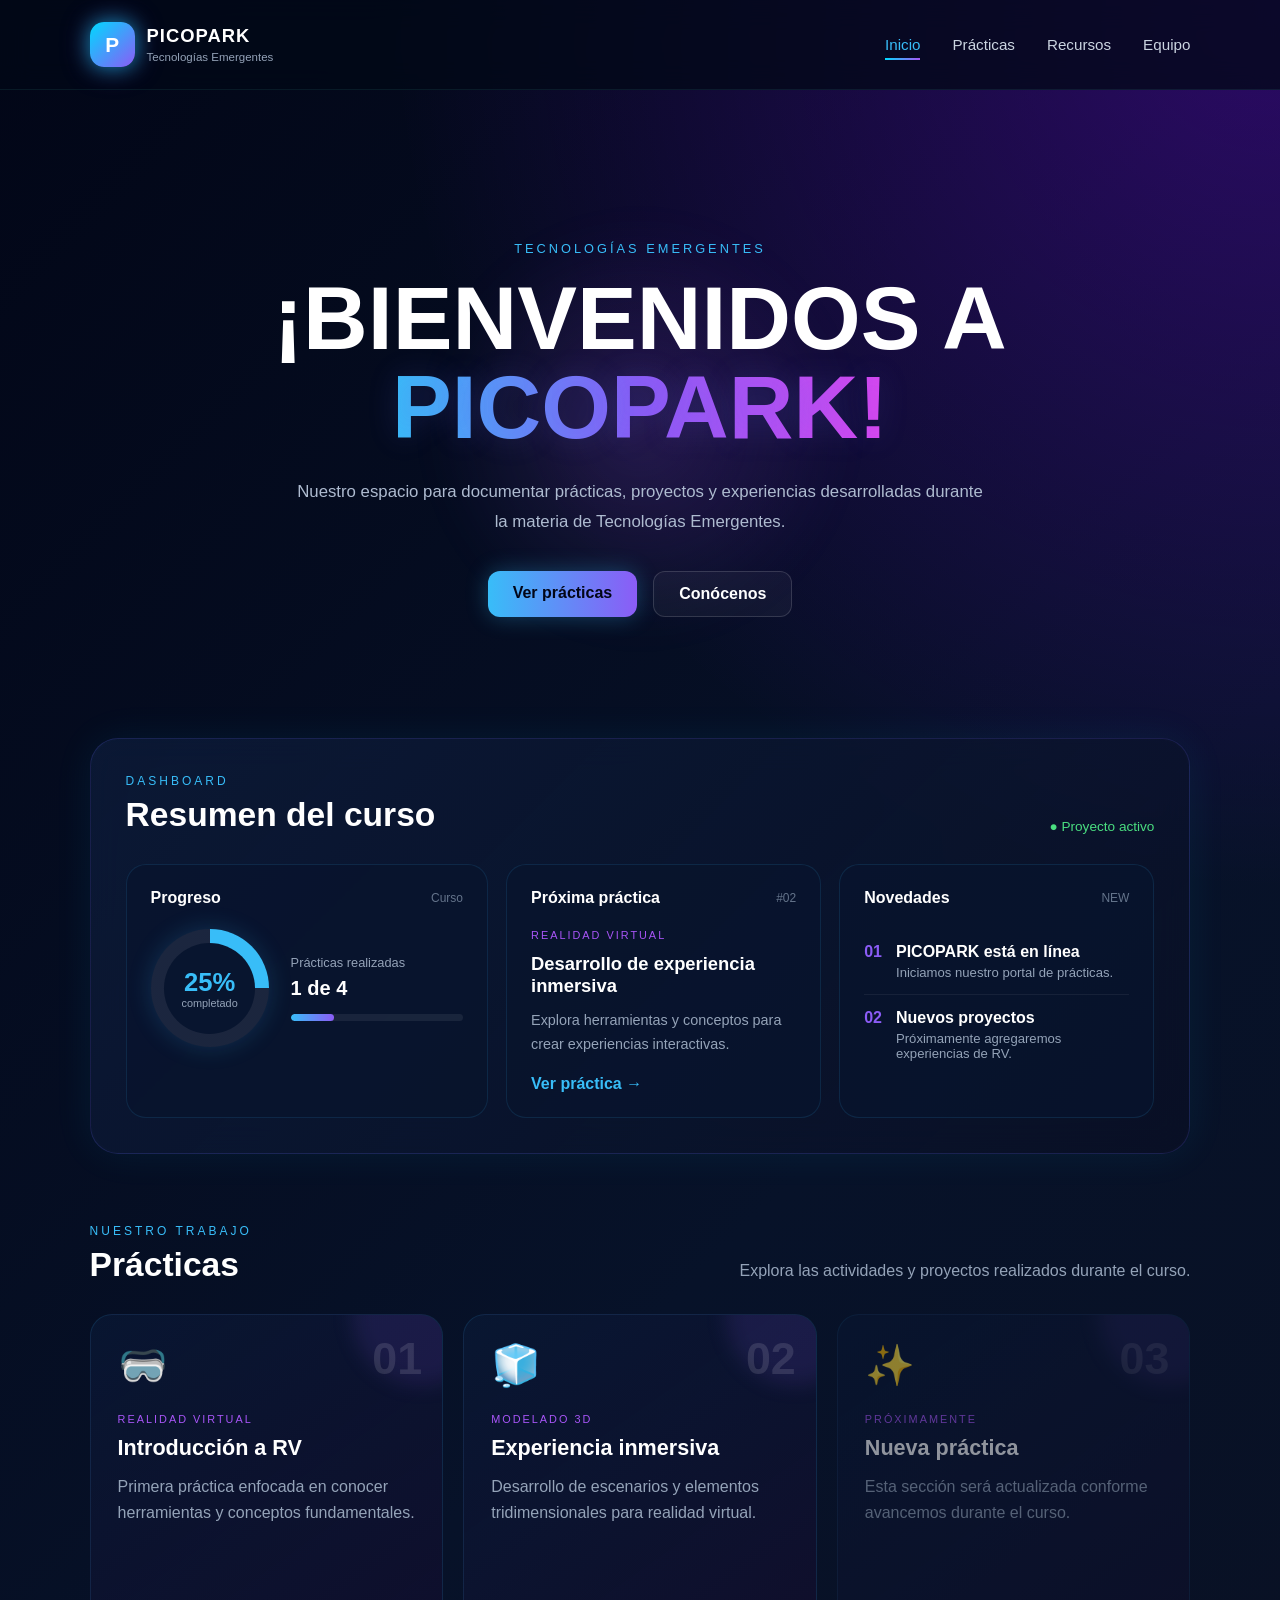
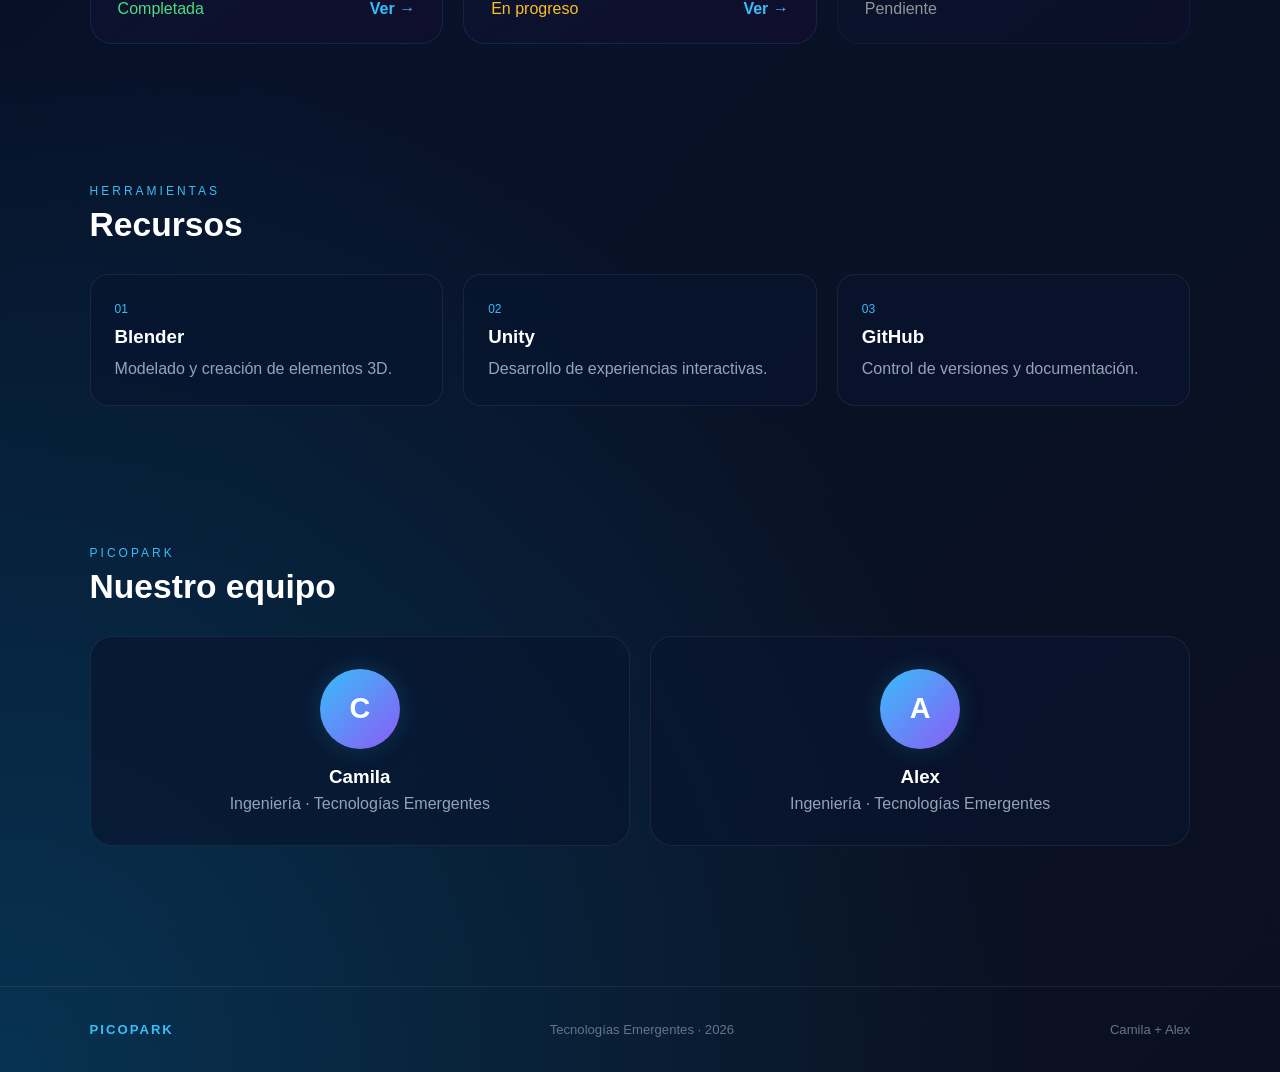
==== index.html @ e7ad8da3 "detallito" ====
<!DOCTYPE html>
<html lang="es">
<head>
    <meta charset="UTF-8">
    <meta name="viewport" content="width=device-width, initial-scale=1.0">

    <title>PICOPARK | Tecnologías Emergentes</title>

    <link rel="stylesheet" href="css/styles.css">
</head>

<body>

    <!-- NAVBAR -->
    <header class="navbar">

        <div class="logo">
            <div class="logo-icon">P</div>

            <div>
                <h1>PICOPARK</h1>
                <span>Tecnologías Emergentes</span>
            </div>
        </div>

        <nav class="nav-links">
            <a href="#inicio" class="active">Inicio</a>
            <a href="#practicas">Prácticas</a>
            <a href="#recursos">Recursos</a>
            <a href="#equipo">Equipo</a>
        </nav>

    </header>


    <!-- HERO -->
    <main>

        <section class="hero" id="inicio">

            <div class="hero-glow"></div>

            <p class="hero-label">
                TECNOLOGÍAS EMERGENTES
            </p>

            <h2>
                ¡BIENVENIDOS A
                <span>PICOPARK!</span>
            </h2>

            <p class="hero-description">
                Nuestro espacio para documentar prácticas,
                proyectos y experiencias desarrolladas durante
                la materia de Tecnologías Emergentes.
            </p>

            <div class="hero-buttons">

                <a href="#practicas" class="btn-primary">
                    Ver prácticas
                </a>

                <a href="#equipo" class="btn-secondary">
                    Conócenos
                </a>

            </div>

        </section>


        <!-- DASHBOARD -->
        <section class="dashboard">

            <div class="dashboard-header">

                <div>
                    <p class="section-label">
                        DASHBOARD
                    </p>

                    <h2>
                        Resumen del curso
                    </h2>
                </div>

                <span class="status">
                    ● Proyecto activo
                </span>

            </div>


            <div class="dashboard-grid">


                <!-- PROGRESO -->
                <article class="card progress-card">

                    <div class="card-title">
                        <h3>Progreso</h3>

                        <span>
                            Curso
                        </span>
                    </div>

                    <div class="progress-content">

                        <div class="progress-circle">

                            <div class="progress-circle-inner">

                                <strong>25%</strong>

                                <span>
                                    completado
                                </span>

                            </div>

                        </div>

                        <div class="progress-info">

                            <p>
                                Prácticas realizadas
                            </p>

                            <h4>
                                1 de 4
                            </h4>

                            <div class="progress-bar">

                                <div class="progress-fill"></div>

                            </div>

                        </div>

                    </div>

                </article>


                <!-- PRÓXIMA PRÁCTICA -->
                <article class="card next-card">

                    <div class="card-title">

                        <h3>Próxima práctica</h3>

                        <span>
                            #02
                        </span>

                    </div>

                    <p class="next-category">
                        REALIDAD VIRTUAL
                    </p>

                    <h4>
                        Desarrollo de experiencia inmersiva
                    </h4>

                    <p>
                        Explora herramientas y conceptos
                        para crear experiencias interactivas.
                    </p>

                    <a href="#practicas">
                        Ver práctica →
                    </a>

                </article>


                <!-- NOVEDADES -->
                <article class="card news-card">

                    <div class="card-title">

                        <h3>Novedades</h3>

                        <span>
                            NEW
                        </span>

                    </div>

                    <div class="news-item">

                        <span class="news-number">
                            01
                        </span>

                        <div>

                            <h4>
                                PICOPARK está en línea
                            </h4>

                            <p>
                                Iniciamos nuestro portal
                                de prácticas.
                            </p>

                        </div>

                    </div>

                    <div class="news-item">

                        <span class="news-number">
                            02
                        </span>

                        <div>

                            <h4>
                                Nuevos proyectos
                            </h4>

                            <p>
                                Próximamente agregaremos
                                experiencias de RV.
                            </p>

                        </div>

                    </div>

                </article>

            </div>

        </section>


        <!-- PRÁCTICAS -->
        <section class="practices-section" id="practicas">

            <div class="section-heading">

                <div>

                    <p class="section-label">
                        NUESTRO TRABAJO
                    </p>

                    <h2>
                        Prácticas
                    </h2>

                </div>

                <p>
                    Explora las actividades y proyectos
                    realizados durante el curso.
                </p>

            </div>


            <div class="practices-grid">


                <!-- PRACTICA 1 -->
                <article class="practice-card">

                    <div class="practice-number">
                        01
                    </div>

                    <div class="practice-icon">
                        🥽
                    </div>

                    <p class="practice-tag">
                        REALIDAD VIRTUAL
                    </p>

                    <h3>
                        Introducción a RV
                    </h3>

                    <p>
                        Primera práctica enfocada
                        en conocer herramientas
                        y conceptos fundamentales.
                    </p>

                    <div class="practice-footer">

                        <span class="completed">
                            Completada
                        </span>

                        <a href="practicas/practica1.html">
                            Ver →
                        </a>

                    </div>

                </article>


                <!-- PRACTICA 2 -->
                <article class="practice-card">

                    <div class="practice-number">
                        02
                    </div>

                    <div class="practice-icon">
                        🧊
                    </div>

                    <p class="practice-tag">
                        MODELADO 3D
                    </p>

                    <h3>
                        Experiencia inmersiva
                    </h3>

                    <p>
                        Desarrollo de escenarios
                        y elementos tridimensionales
                        para realidad virtual.
                    </p>

                    <div class="practice-footer">

                        <span class="in-progress">
                            En progreso
                        </span>

                        <a href="practicas/practica2.html">
                            Ver →
                        </a>

                    </div>

                </article>


                <!-- PRACTICA 3 -->
                <article class="practice-card locked">

                    <div class="practice-number">
                        03
                    </div>

                    <div class="practice-icon">
                        ✨
                    </div>

                    <p class="practice-tag">
                        PRÓXIMAMENTE
                    </p>

                    <h3>
                        Nueva práctica
                    </h3>

                    <p>
                        Esta sección será actualizada
                        conforme avancemos durante
                        el curso.
                    </p>

                    <div class="practice-footer">

                        <span>
                            Pendiente
                        </span>

                    </div>

                </article>

            </div>

        </section>


        <!-- RECURSOS -->
        <section class="resources-section" id="recursos">

            <div class="section-heading">

                <div>

                    <p class="section-label">
                        HERRAMIENTAS
                    </p>

                    <h2>
                        Recursos
                    </h2>

                </div>

            </div>


            <div class="resources-grid">

                <div class="resource-card">

                    <span>01</span>

                    <h3>
                        Blender
                    </h3>

                    <p>
                        Modelado y creación
                        de elementos 3D.
                    </p>

                </div>


                <div class="resource-card">

                    <span>02</span>

                    <h3>
                        Unity
                    </h3>

                    <p>
                        Desarrollo de experiencias
                        interactivas.
                    </p>

                </div>


                <div class="resource-card">

                    <span>03</span>

                    <h3>
                        GitHub
                    </h3>

                    <p>
                        Control de versiones
                        y documentación.
                    </p>

                </div>

            </div>

        </section>


        <!-- EQUIPO -->
        <section class="team-section" id="equipo">

            <div class="section-heading">

                <div>

                    <p class="section-label">
                        PICOPARK
                    </p>

                    <h2>
                        Nuestro equipo
                    </h2>

                </div>

            </div>


            <div class="team-grid">

                <article class="team-card">

                    <div class="profile-placeholder">
                        C
                    </div>

                    <h3>
                        Camila
                    </h3>

                    <p>
                        Ingeniería · Tecnologías Emergentes
                    </p>

                </article>


                <article class="team-card">

                    <div class="profile-placeholder">
                        A
                    </div>

                    <h3>
                        Alex
                    </h3>

                    <p>
                        Ingeniería · Tecnologías Emergentes
                    </p>

                </article>

            </div>

        </section>

    </main>


    <!-- FOOTER -->
    <footer>

        <div class="footer-logo">
            PICOPARK
        </div>

        <p>
            Tecnologías Emergentes · 2026
        </p>

        <p>
            Camila + Alex
        </p>

    </footer>


    <script src="js/script.js"></script>

</body>
</html>
---- css/styles.css ----
/* =========================
   PICOPARK - ESTILOS BASE
========================= */

* {
    margin: 0;
    padding: 0;
    box-sizing: border-box;
}

html {
    scroll-behavior: smooth;
}

body {
    font-family: Arial, Helvetica, sans-serif;
    background:
        radial-gradient(circle at top right, rgba(132, 0, 255, 0.30), transparent 30%),
        radial-gradient(circle at bottom left, rgba(0, 183, 255, 0.20), transparent 35%),
        linear-gradient(135deg, #020617, #071229, #0b1020);
    color: white;
    min-height: 100vh;
    overflow-x: hidden;
}

/* =========================
   NAVBAR
========================= */

.navbar {
    width: 100%;
    padding: 22px 7%;
    display: flex;
    justify-content: space-between;
    align-items: center;
    position: sticky;
    top: 0;
    z-index: 1000;

    background: rgba(2, 8, 23, 0.75);
    backdrop-filter: blur(14px);
    border-bottom: 1px solid rgba(94, 234, 212, 0.08);
}

.logo {
    display: flex;
    align-items: center;
    gap: 12px;
}

.logo-icon {
    width: 45px;
    height: 45px;
    border-radius: 14px;

    display: flex;
    justify-content: center;
    align-items: center;

    font-weight: bold;
    font-size: 1.3rem;

    background: linear-gradient(135deg, #00d9ff, #8b5cf6);
    box-shadow:
        0 0 20px rgba(0, 217, 255, 0.55),
        0 0 30px rgba(139, 92, 246, 0.35);
}

.logo h1 {
    font-size: 1.15rem;
    letter-spacing: 1px;
}

.logo span {
    font-size: 0.72rem;
    color: #94a3b8;
}

.nav-links {
    display: flex;
    gap: 32px;
}

.nav-links a {
    color: #cbd5e1;
    text-decoration: none;
    font-size: 0.95rem;
    position: relative;
    transition: 0.3s ease;
}

.nav-links a:hover,
.nav-links a.active {
    color: #38bdf8;
}

.nav-links a::after {
    content: "";
    position: absolute;

    width: 0;
    height: 2px;

    left: 0;
    bottom: -7px;

    background: linear-gradient(90deg, #00d9ff, #a855f7);
    transition: width 0.3s ease;
}

.nav-links a:hover::after,
.nav-links a.active::after {
    width: 100%;
}

/* =========================
   HERO
========================= */

.hero {
    min-height: 72vh;
    padding: 120px 7% 90px;
    text-align: center;

    display: flex;
    flex-direction: column;
    justify-content: center;
    align-items: center;

    position: relative;
}

.hero-glow {
    position: absolute;
    width: 420px;
    height: 420px;

    background: radial-gradient(
        circle,
        rgba(168, 85, 247, 0.18),
        transparent 70%
    );

    filter: blur(20px);
    z-index: -1;
}

.hero-label {
    color: #38bdf8;
    font-size: 0.8rem;
    letter-spacing: 3px;
    margin-bottom: 18px;
}

.hero h2 {
    font-size: clamp(2.8rem, 7vw, 5.6rem);
    line-height: 1;
    max-width: 1000px;
    margin-bottom: 24px;
}

.hero h2 span {
    background: linear-gradient(
        90deg,
        #38bdf8,
        #8b5cf6,
        #d946ef
    );

    -webkit-background-clip: text;
    color: transparent;

    text-shadow: 0 0 30px rgba(99, 102, 241, 0.2);
}

.hero-description {
    max-width: 700px;
    color: #aebbd0;
    line-height: 1.8;
    font-size: 1.05rem;
}

.hero-buttons {
    margin-top: 34px;
    display: flex;
    gap: 16px;
    flex-wrap: wrap;
    justify-content: center;
}

.btn-primary,
.btn-secondary {
    text-decoration: none;
    padding: 13px 25px;
    border-radius: 12px;
    font-weight: bold;
    transition: 0.3s ease;
}

.btn-primary {
    color: #020617;
    background: linear-gradient(90deg, #38bdf8, #8b5cf6);
    box-shadow: 0 0 22px rgba(56, 189, 248, 0.30);
}

.btn-primary:hover {
    transform: translateY(-3px);
    box-shadow: 0 0 28px rgba(139, 92, 246, 0.45);
}

.btn-secondary {
    color: white;
    border: 1px solid rgba(255,255,255,0.14);
    background: rgba(255,255,255,0.04);
}

.btn-secondary:hover {
    border-color: #38bdf8;
    color: #38bdf8;
    transform: translateY(-3px);
}

/* =========================
   SECCIONES GENERALES
========================= */

.dashboard,
.practices-section,
.resources-section,
.team-section {
    width: min(1180px, 86%);
    margin: 0 auto;
    padding: 70px 0;
}

.section-label {
    color: #38bdf8;
    font-size: 0.75rem;
    letter-spacing: 3px;
    margin-bottom: 8px;
}

.section-heading,
.dashboard-header {
    display: flex;
    justify-content: space-between;
    align-items: end;
    gap: 30px;
    margin-bottom: 30px;
}

.section-heading h2,
.dashboard-header h2 {
    font-size: 2.1rem;
}

.section-heading > p {
    max-width: 500px;
    color: #94a3b8;
    line-height: 1.6;
}

/* =========================
   DASHBOARD
========================= */

.dashboard {
    border: 1px solid rgba(99, 102, 241, 0.18);
    border-radius: 28px;
    padding: 35px;

    background:
        linear-gradient(
            135deg,
            rgba(13, 29, 60, 0.75),
            rgba(10, 15, 36, 0.65)
        );

    box-shadow:
        0 0 40px rgba(0, 217, 255, 0.07),
        inset 0 0 20px rgba(255,255,255,0.015);

    backdrop-filter: blur(16px);
}

.status {
    color: #4ade80;
    font-size: 0.85rem;
}

.dashboard-grid {
    display: grid;
    grid-template-columns: 1.15fr 1fr 1fr;
    gap: 18px;
}

.card {
    background: rgba(8, 20, 46, 0.75);
    border: 1px solid rgba(56, 189, 248, 0.12);
    border-radius: 20px;
    padding: 24px;

    transition: 0.35s ease;
}

.card:hover {
    transform: translateY(-6px);
    border-color: rgba(139, 92, 246, 0.35);

    box-shadow:
        0 10px 35px rgba(0,0,0,0.25),
        0 0 22px rgba(99,102,241,0.12);
}

.card-title {
    display: flex;
    justify-content: space-between;
    align-items: center;
    margin-bottom: 22px;
}

.card-title h3 {
    font-size: 1rem;
}

.card-title span {
    color: #64748b;
    font-size: 0.75rem;
}

/* =========================
   PROGRESO
========================= */

.progress-content {
    display: flex;
    align-items: center;
    gap: 22px;
}

.progress-circle {
    width: 118px;
    height: 118px;
    border-radius: 50%;

    background: conic-gradient(
        #38bdf8 0deg 90deg,
        rgba(255,255,255,0.08) 90deg 360deg
    );

    display: flex;
    justify-content: center;
    align-items: center;

    box-shadow: 0 0 24px rgba(56,189,248,0.18);
}

.progress-circle-inner {
    width: 91px;
    height: 91px;
    border-radius: 50%;

    background: #08152f;

    display: flex;
    flex-direction: column;
    justify-content: center;
    align-items: center;
}

.progress-circle strong {
    font-size: 1.6rem;
    color: #38bdf8;
}

.progress-circle span {
    font-size: 0.68rem;
    color: #94a3b8;
}

.progress-info {
    flex: 1;
}

.progress-info p {
    color: #94a3b8;
    font-size: 0.8rem;
}

.progress-info h4 {
    font-size: 1.25rem;
    margin: 7px 0 14px;
}

.progress-bar {
    width: 100%;
    height: 7px;
    background: rgba(255,255,255,0.07);
    border-radius: 10px;
    overflow: hidden;
}

.progress-fill {
    height: 100%;
    width: 25%;

    background: linear-gradient(90deg, #38bdf8, #8b5cf6);
    border-radius: 10px;
}

/* =========================
   PRÓXIMA PRÁCTICA
========================= */

.next-category,
.practice-tag {
    font-size: 0.68rem;
    letter-spacing: 2px;
    color: #a855f7;
}

.next-card h4 {
    margin: 12px 0;
    font-size: 1.15rem;
}

.next-card p:not(.next-category) {
    color: #94a3b8;
    line-height: 1.65;
    font-size: 0.9rem;
}

.next-card a {
    display: inline-block;
    margin-top: 18px;
    color: #38bdf8;
    text-decoration: none;
    font-weight: bold;
}

/* =========================
   NOVEDADES
========================= */

.news-item {
    display: flex;
    gap: 14px;
    padding: 14px 0;

    border-bottom: 1px solid rgba(255,255,255,0.06);
}

.news-item:last-child {
    border-bottom: none;
}

.news-number {
    color: #8b5cf6;
    font-weight: bold;
}

.news-item h4 {
    margin-bottom: 4px;
}

.news-item p {
    color: #94a3b8;
    font-size: 0.82rem;
}

/* =========================
   PRÁCTICAS
========================= */

.practices-grid {
    display: grid;
    grid-template-columns: repeat(3, 1fr);
    gap: 20px;
}

.practice-card {
    position: relative;

    min-height: 330px;

    padding: 27px;

    border-radius: 22px;
    border: 1px solid rgba(56, 189, 248, 0.12);

    background:
        linear-gradient(
            145deg,
            rgba(9, 24, 52, 0.82),
            rgba(19, 14, 46, 0.72)
        );

    transition: 0.35s ease;

    overflow: hidden;
}

.practice-card::before {
    content: "";
    position: absolute;

    width: 140px;
    height: 140px;

    top: -70px;
    right: -50px;

    border-radius: 50%;

    background: rgba(139, 92, 246, 0.12);
    filter: blur(10px);
}

.practice-card:hover {
    transform: translateY(-8px);
    border-color: rgba(56,189,248,0.38);

    box-shadow:
        0 15px 40px rgba(0,0,0,0.25),
        0 0 25px rgba(56,189,248,0.10);
}

.practice-number {
    position: absolute;
    top: 18px;
    right: 20px;

    color: rgba(255,255,255,0.12);
    font-size: 2.8rem;
    font-weight: bold;
}

.practice-icon {
    font-size: 2.5rem;
    margin-bottom: 24px;
}

.practice-card h3 {
    margin: 10px 0 13px;
    font-size: 1.35rem;
}

.practice-card > p:not(.practice-tag) {
    color: #94a3b8;
    line-height: 1.65;
}

.practice-footer {
    position: absolute;

    left: 27px;
    right: 27px;
    bottom: 25px;

    display: flex;
    justify-content: space-between;
    align-items: center;
}

.practice-footer a {
    color: #38bdf8;
    text-decoration: none;
    font-weight: bold;
}

.completed {
    color: #4ade80;
}

.in-progress {
    color: #fbbf24;
}

.locked {
    opacity: 0.55;
}

/* =========================
   RECURSOS
========================= */

.resources-grid {
    display: grid;
    grid-template-columns: repeat(3, 1fr);
    gap: 20px;
}

.resource-card {
    padding: 24px;

    background: rgba(8, 20, 46, 0.65);
    border: 1px solid rgba(255,255,255,0.07);
    border-radius: 18px;

    transition: 0.3s ease;
}

.resource-card:hover {
    transform: translateY(-5px);
    border-color: rgba(168,85,247,0.30);
}

.resource-card span {
    color: #38bdf8;
    font-size: 0.75rem;
}

.resource-card h3 {
    margin: 9px 0;
}

.resource-card p {
    color: #94a3b8;
    line-height: 1.5;
}

/* =========================
   EQUIPO
========================= */

.team-grid {
    display: grid;
    grid-template-columns: repeat(2, minmax(240px, 1fr));
    gap: 20px;
}

.team-card {
    display: flex;
    flex-direction: column;
    align-items: center;

    text-align: center;

    padding: 32px;

    background: rgba(8, 20, 46, 0.65);
    border: 1px solid rgba(255,255,255,0.07);
    border-radius: 22px;

    transition: 0.3s ease;
}

.team-card:hover {
    transform: translateY(-5px);
    border-color: rgba(56,189,248,0.28);
}

.profile-placeholder {
    width: 80px;
    height: 80px;

    border-radius: 50%;

    display: flex;
    justify-content: center;
    align-items: center;

    font-size: 1.8rem;
    font-weight: bold;

    margin-bottom: 17px;

    background: linear-gradient(135deg, #38bdf8, #8b5cf6);

    box-shadow: 0 0 24px rgba(56,189,248,0.18);
}

.team-card p {
    margin-top: 7px;
    color: #94a3b8;
}

/* =========================
   FOOTER
========================= */

footer {
    margin-top: 70px;
    padding: 35px 7%;

    display: flex;
    justify-content: space-between;
    align-items: center;

    border-top: 1px solid rgba(255,255,255,0.07);

    color: #64748b;
    font-size: 0.82rem;
}

.footer-logo {
    color: #38bdf8;
    font-weight: bold;
    letter-spacing: 2px;
}

/* =========================
   RESPONSIVE
========================= */

@media (max-width: 950px) {

    .dashboard-grid,
    .practices-grid,
    .resources-grid {
        grid-template-columns: 1fr;
    }

    .navbar {
        flex-direction: column;
        gap: 20px;
    }

    .nav-links {
        flex-wrap: wrap;
        justify-content: center;
        gap: 18px;
    }

    .section-heading,
    .dashboard-header {
        flex-direction: column;
        align-items: flex-start;
    }
}

@media (max-width: 650px) {

    .hero {
        padding-top: 80px;
    }

    .hero h2 {
        font-size: 2.6rem;
    }

    .dashboard {
        width: 92%;
        padding: 22px;
    }

    .progress-content {
        flex-direction: column;
        align-items: flex-start;
    }

    .team-grid {
        grid-template-columns: 1fr;
    }

    footer {
        flex-direction: column;
        gap: 12px;
        text-align: center;
    }
}
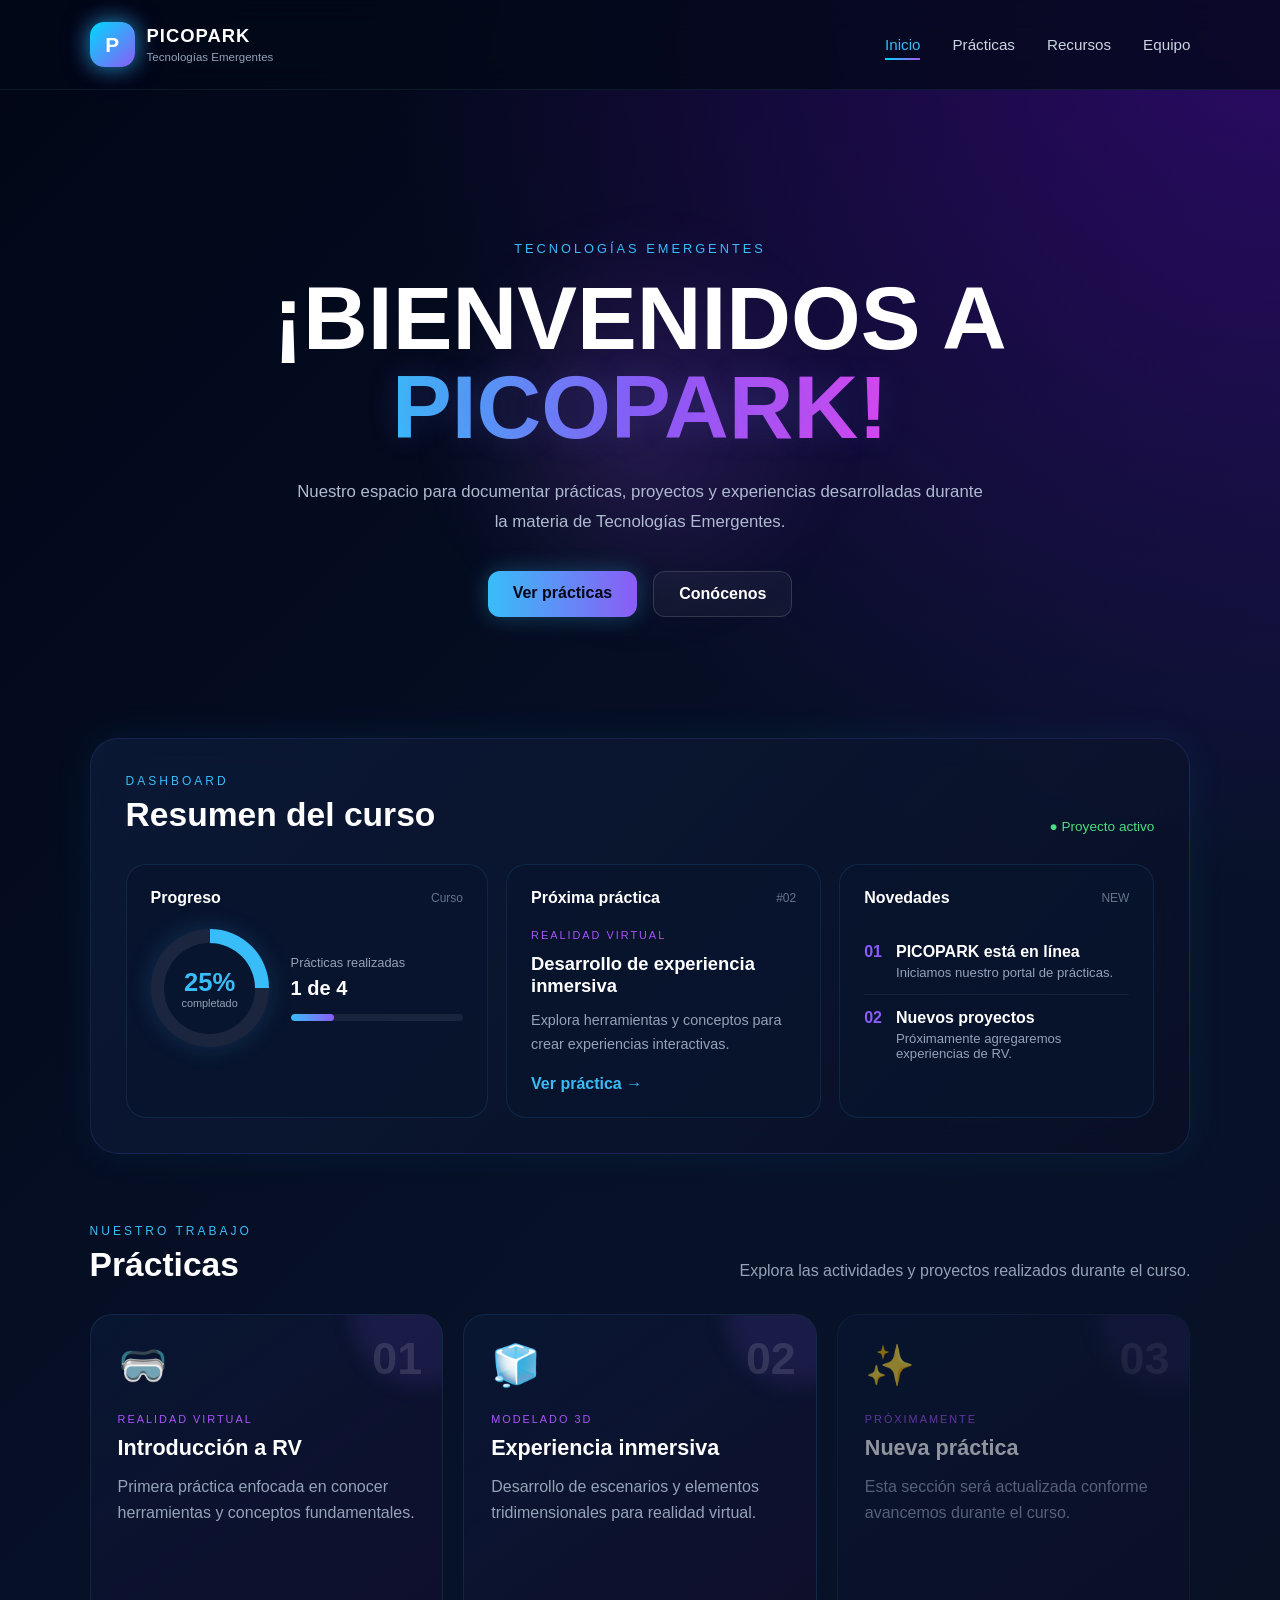
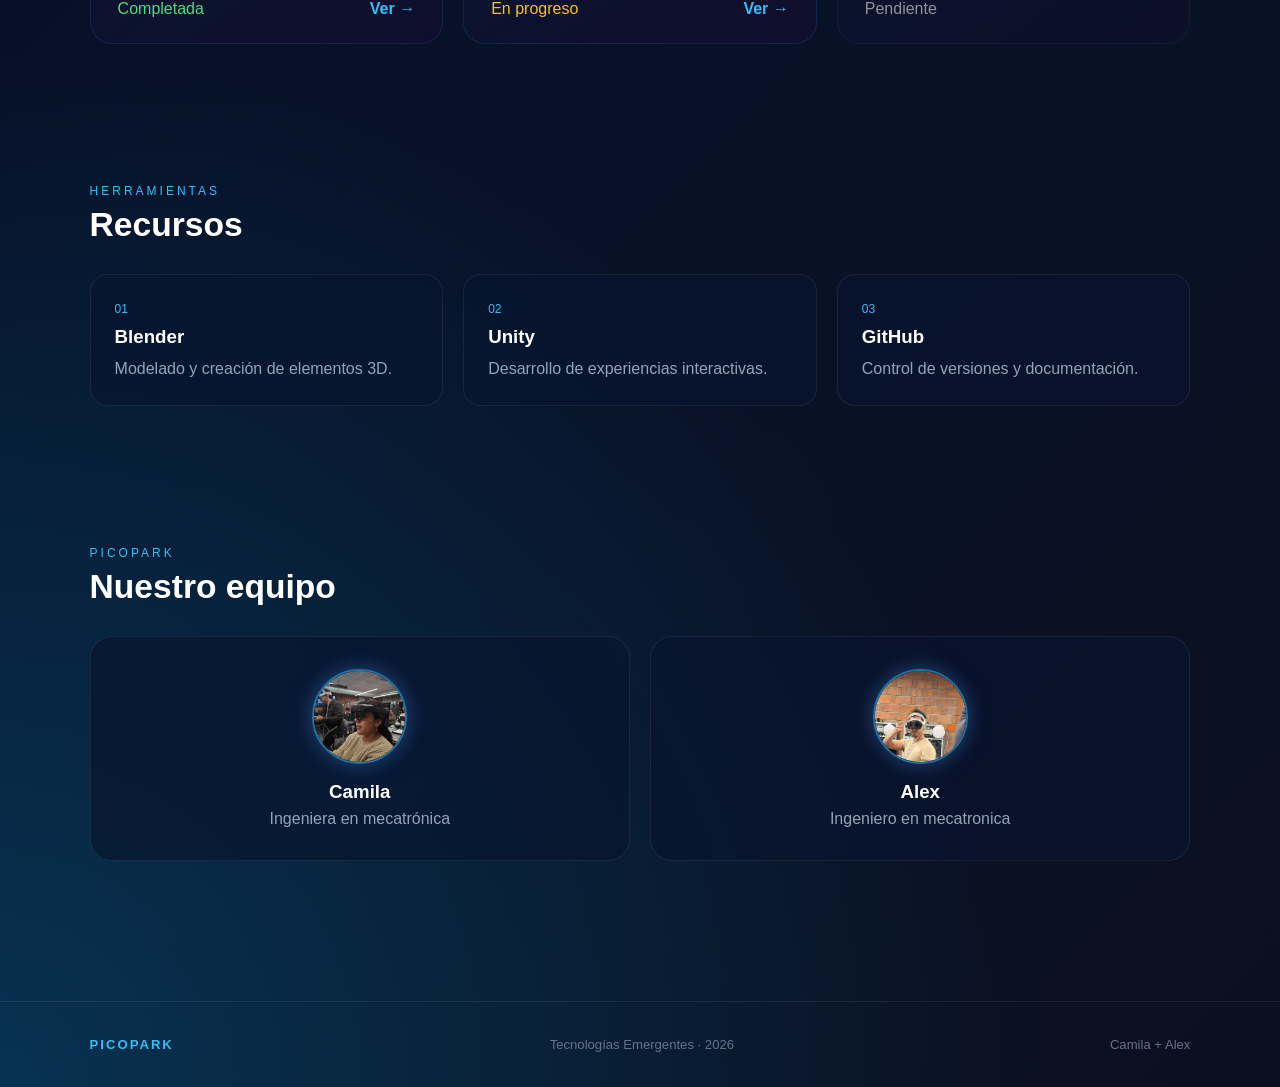
==== commit 8e2f76e1: "FOTITOS" ====
--- a/index.html
+++ b/index.html
@@ -486,16 +486,18 @@
 
                 <article class="team-card">
 
-                    <div class="profile-placeholder">
-                        C
-                    </div>
+                    <img
+                        src="img/cami.JPG"
+                        alt="Camila"
+                        class="profile-photo"
+                    >
 
                     <h3>
                         Camila
                     </h3>
 
                     <p>
-                        Ingeniería · Tecnologías Emergentes
+                        Ingeniera en mecatrónica
                     </p>
 
                 </article>
@@ -503,16 +505,19 @@
 
                 <article class="team-card">
 
-                    <div class="profile-placeholder">
-                        A
-                    </div>
+                    <img
+                        src="img/alex.JPG"
+                        alt="Alex"
+                        class="profile-photo"
+                    >
+
 
                     <h3>
                         Alex
                     </h3>
 
                     <p>
-                        Ingeniería · Tecnologías Emergentes
+                        Ingeniero en mecatronica
                     </p>
 
                 </article>
--- a/css/styles.css
+++ b/css/styles.css
@@ -758,4 +758,21 @@
         gap: 12px;
         text-align: center;
     }
+}
+
+.profile-photo {
+    width: 95px;
+    height: 95px;
+
+    object-fit: cover;
+
+    border-radius: 50%;
+
+    margin-bottom: 17px;
+
+    border: 2px solid rgba(56, 189, 248, 0.55);
+
+    box-shadow:
+        0 0 18px rgba(56, 189, 248, 0.25),
+        0 0 30px rgba(139, 92, 246, 0.15);
 }
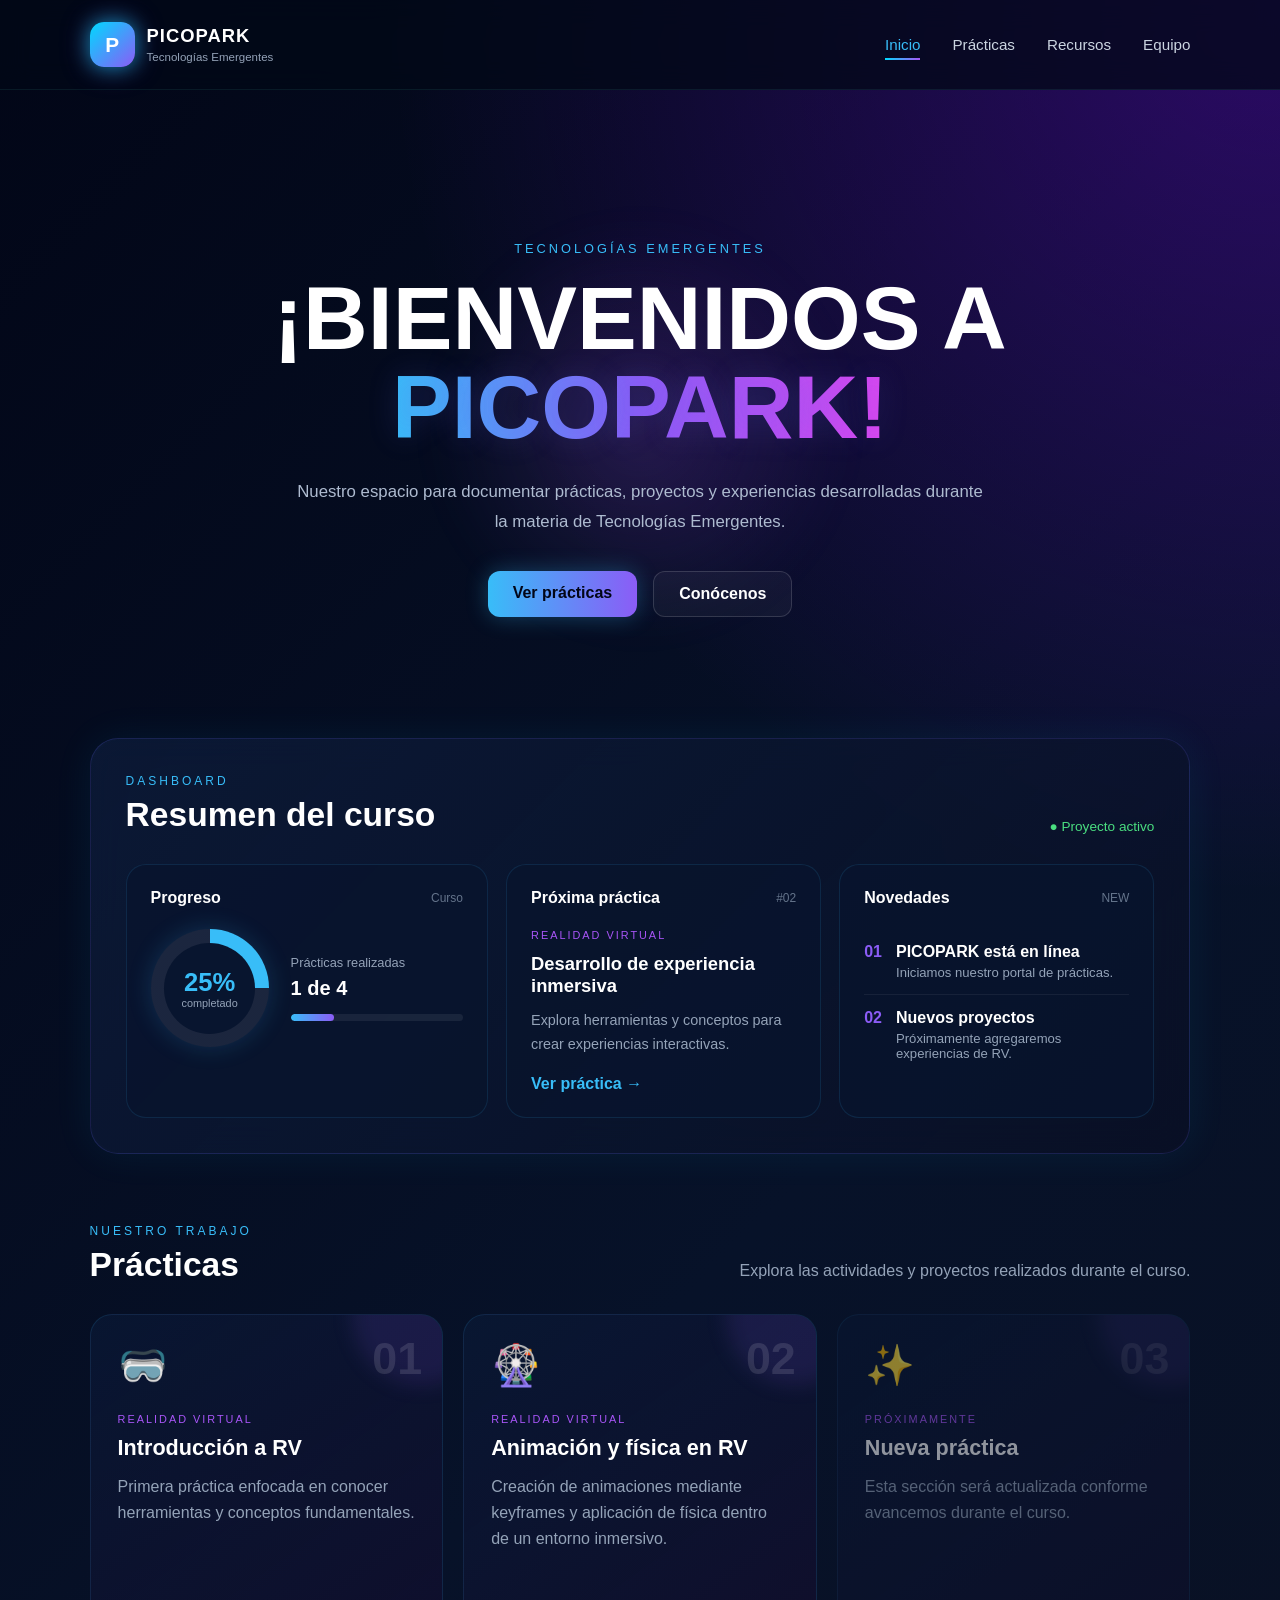
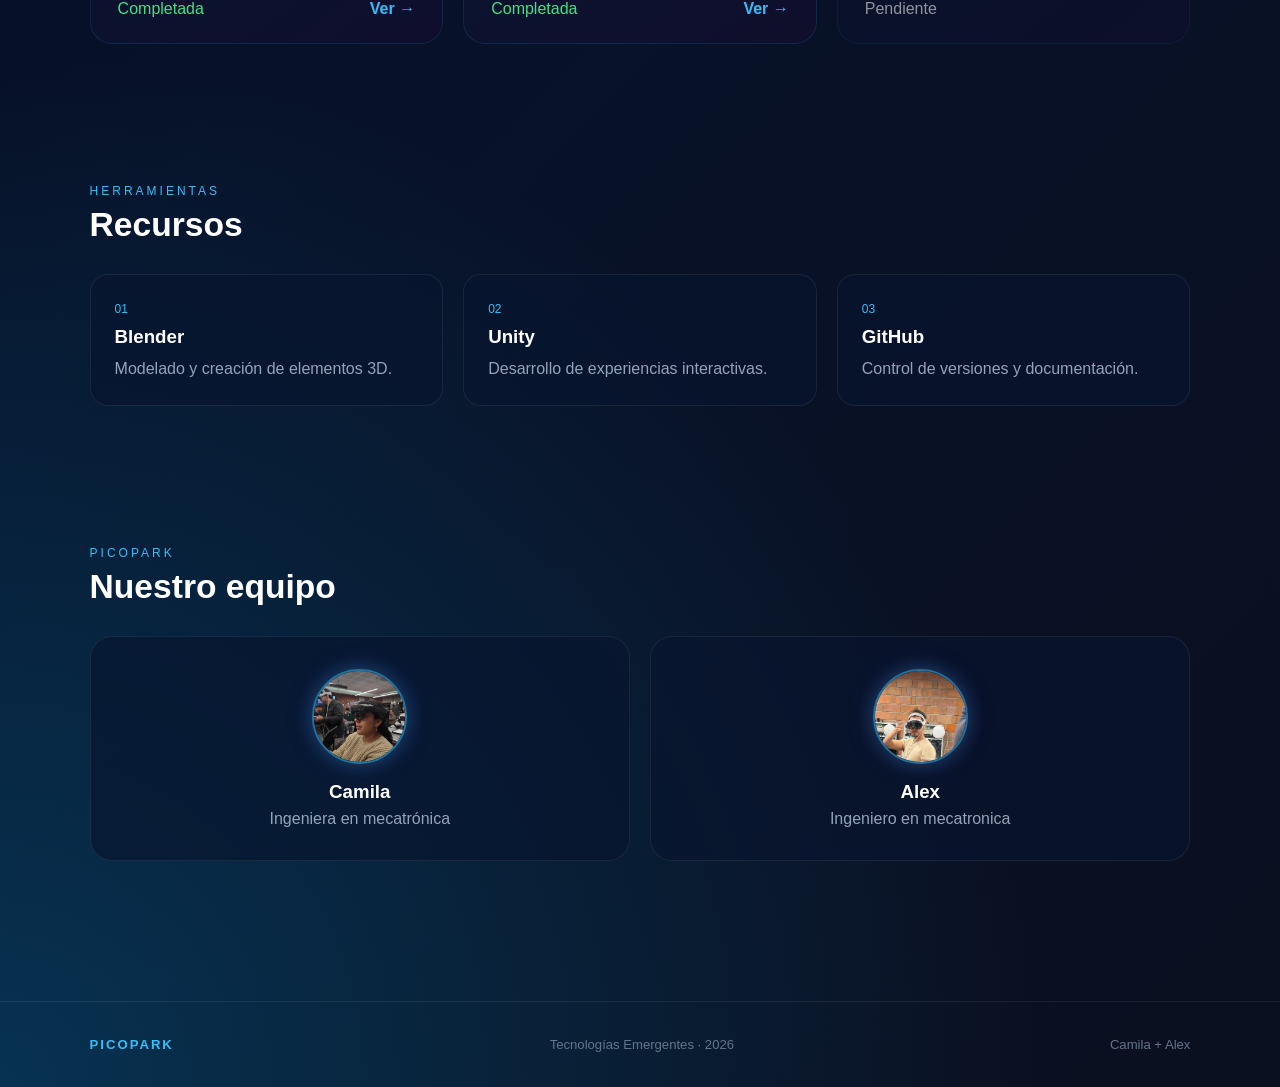
==== commit f09f7d7c: "cambios de la p2" ====
--- a/index.html
+++ b/index.html
@@ -316,27 +316,27 @@
                     </div>
 
                     <div class="practice-icon">
-                        🧊
+                        🎡
                     </div>
 
                     <p class="practice-tag">
-                        MODELADO 3D
-                    </p>
-
-                    <h3>
-                        Experiencia inmersiva
-                    </h3>
-
-                    <p>
-                        Desarrollo de escenarios
-                        y elementos tridimensionales
-                        para realidad virtual.
+                        REALIDAD VIRTUAL
+                    </p>
+
+                    <h3>
+                        Animación y física en RV
+                    </h3>
+
+                    <p>
+                        Creación de animaciones mediante
+                        keyframes y aplicación de física
+                        dentro de un entorno inmersivo.
                     </p>
 
                     <div class="practice-footer">
 
-                        <span class="in-progress">
-                            En progreso
+                        <span class="completed">
+                            Completada
                         </span>
 
                         <a href="practicas/practica2.html">
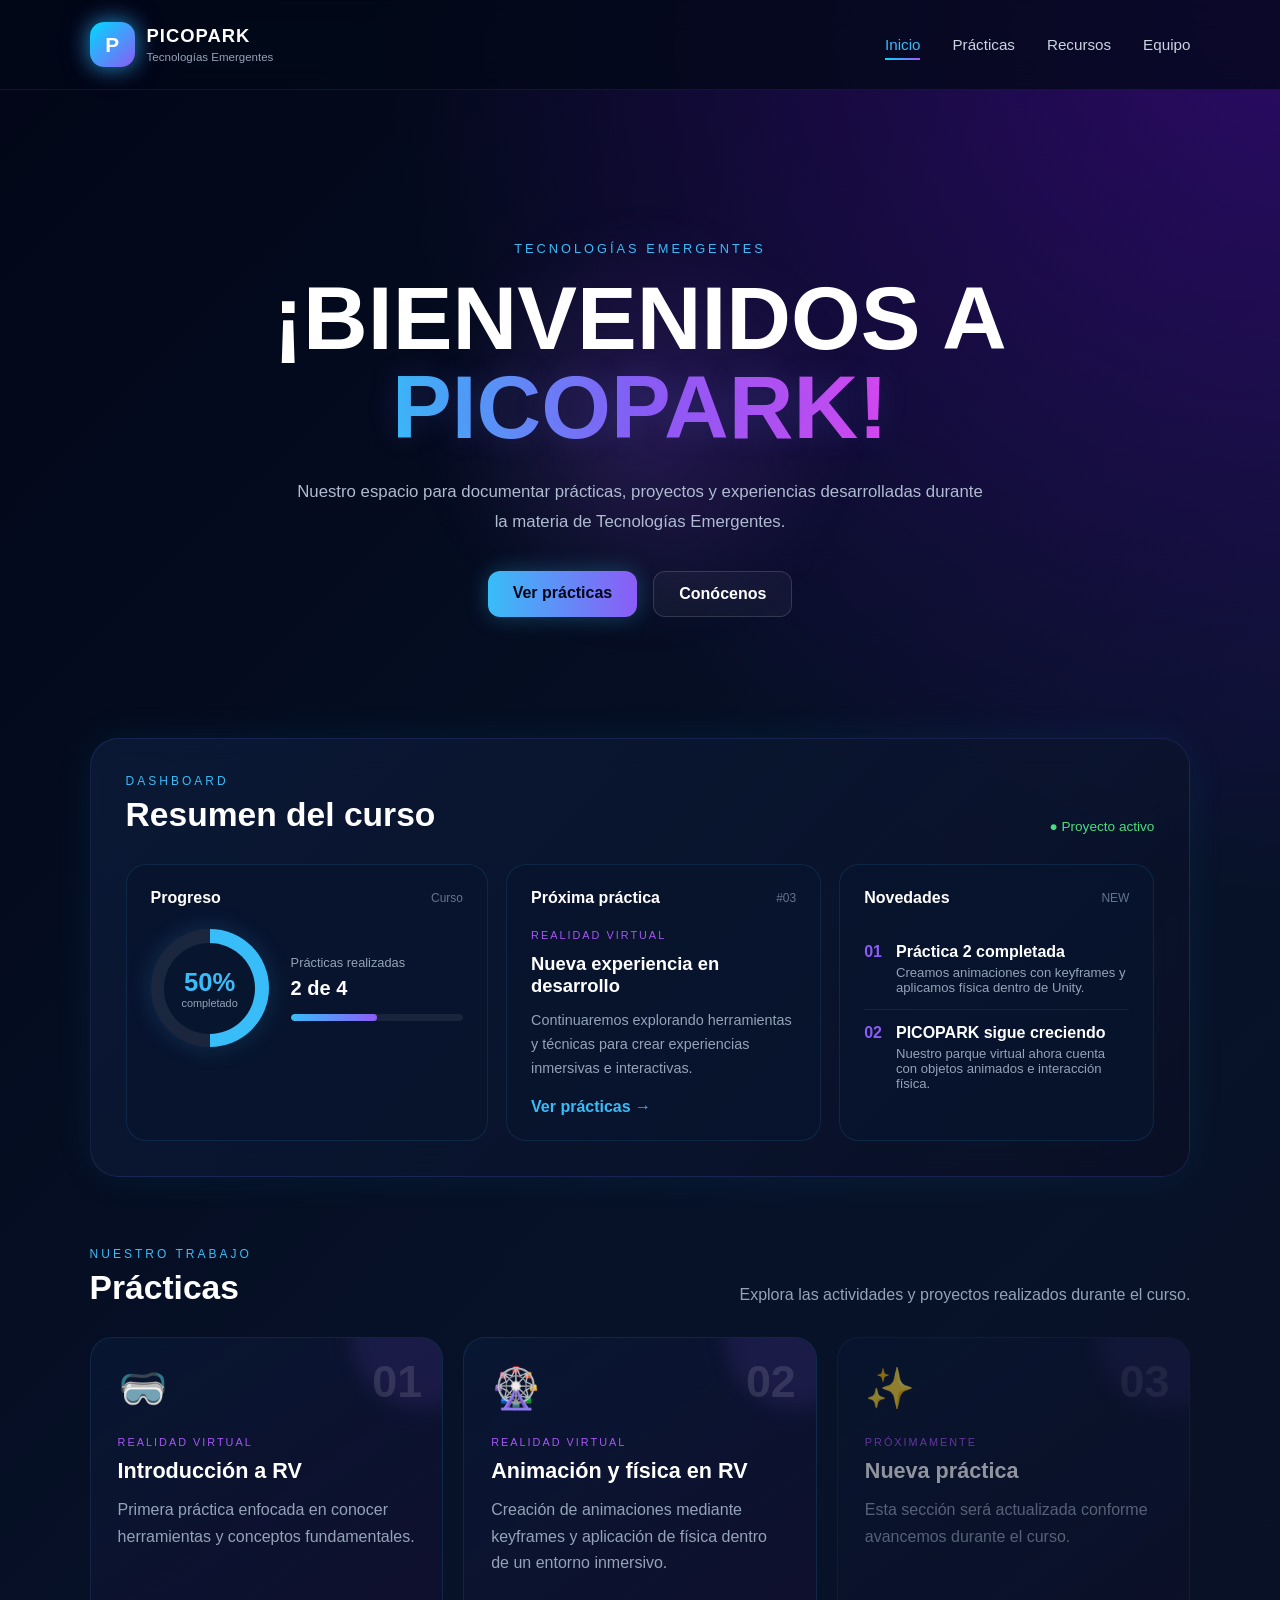
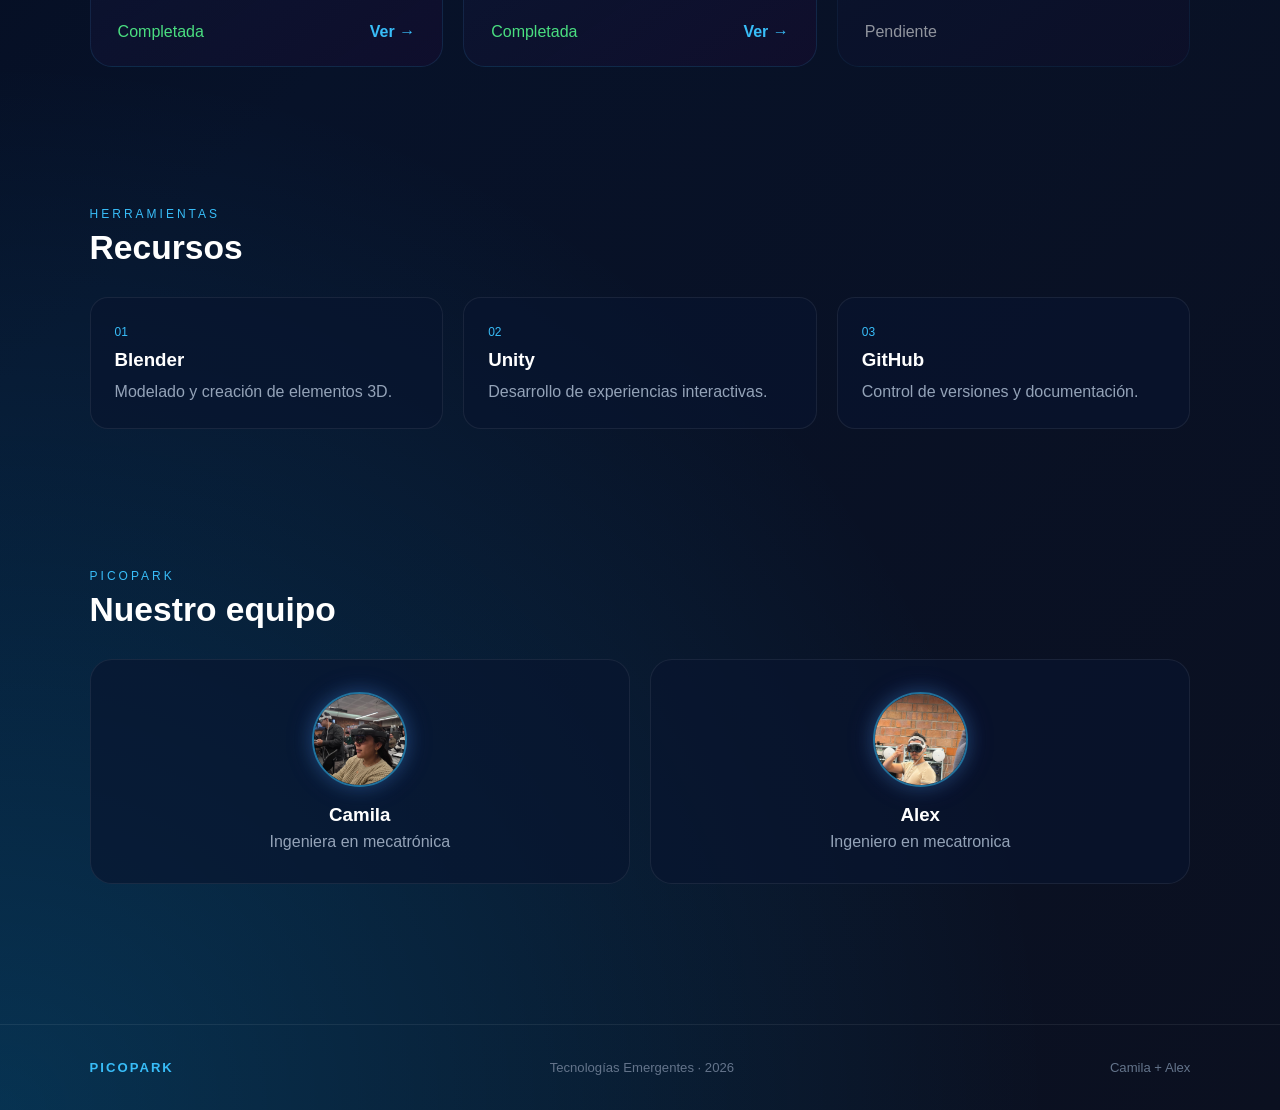
==== commit e17e4523: "cambios dashboard p2" ====
--- a/index.html
+++ b/index.html
@@ -99,11 +99,13 @@
                 <article class="card progress-card">
 
                     <div class="card-title">
+
                         <h3>Progreso</h3>
 
                         <span>
                             Curso
                         </span>
+
                     </div>
 
                     <div class="progress-content">
@@ -112,7 +114,7 @@
 
                             <div class="progress-circle-inner">
 
-                                <strong>25%</strong>
+                                <strong>50%</strong>
 
                                 <span>
                                     completado
@@ -129,7 +131,7 @@
                             </p>
 
                             <h4>
-                                1 de 4
+                                2 de 4
                             </h4>
 
                             <div class="progress-bar">
@@ -153,7 +155,7 @@
                         <h3>Próxima práctica</h3>
 
                         <span>
-                            #02
+                            #03
                         </span>
 
                     </div>
@@ -163,16 +165,17 @@
                     </p>
 
                     <h4>
-                        Desarrollo de experiencia inmersiva
+                        Nueva experiencia en desarrollo
                     </h4>
 
                     <p>
-                        Explora herramientas y conceptos
-                        para crear experiencias interactivas.
+                        Continuaremos explorando herramientas
+                        y técnicas para crear experiencias
+                        inmersivas e interactivas.
                     </p>
 
                     <a href="#practicas">
-                        Ver práctica →
+                        Ver prácticas →
                     </a>
 
                 </article>
@@ -200,12 +203,12 @@
                         <div>
 
                             <h4>
-                                PICOPARK está en línea
+                                Práctica 2 completada
                             </h4>
 
                             <p>
-                                Iniciamos nuestro portal
-                                de prácticas.
+                                Creamos animaciones con keyframes
+                                y aplicamos física dentro de Unity.
                             </p>
 
                         </div>
@@ -221,12 +224,12 @@
                         <div>
 
                             <h4>
-                                Nuevos proyectos
+                                PICOPARK sigue creciendo
                             </h4>
 
                             <p>
-                                Próximamente agregaremos
-                                experiencias de RV.
+                                Nuestro parque virtual ahora cuenta
+                                con objetos animados e interacción física.
                             </p>
 
                         </div>
--- a/css/styles.css
+++ b/css/styles.css
@@ -344,8 +344,8 @@
     border-radius: 50%;
 
     background: conic-gradient(
-        #38bdf8 0deg 90deg,
-        rgba(255,255,255,0.08) 90deg 360deg
+        #38bdf8 0deg 180deg,
+        rgba(255,255,255,0.08) 180deg 360deg
     );
 
     display: flex;
@@ -402,7 +402,7 @@
 
 .progress-fill {
     height: 100%;
-    width: 25%;
+    width: 50%;
 
     background: linear-gradient(90deg, #38bdf8, #8b5cf6);
     border-radius: 10px;
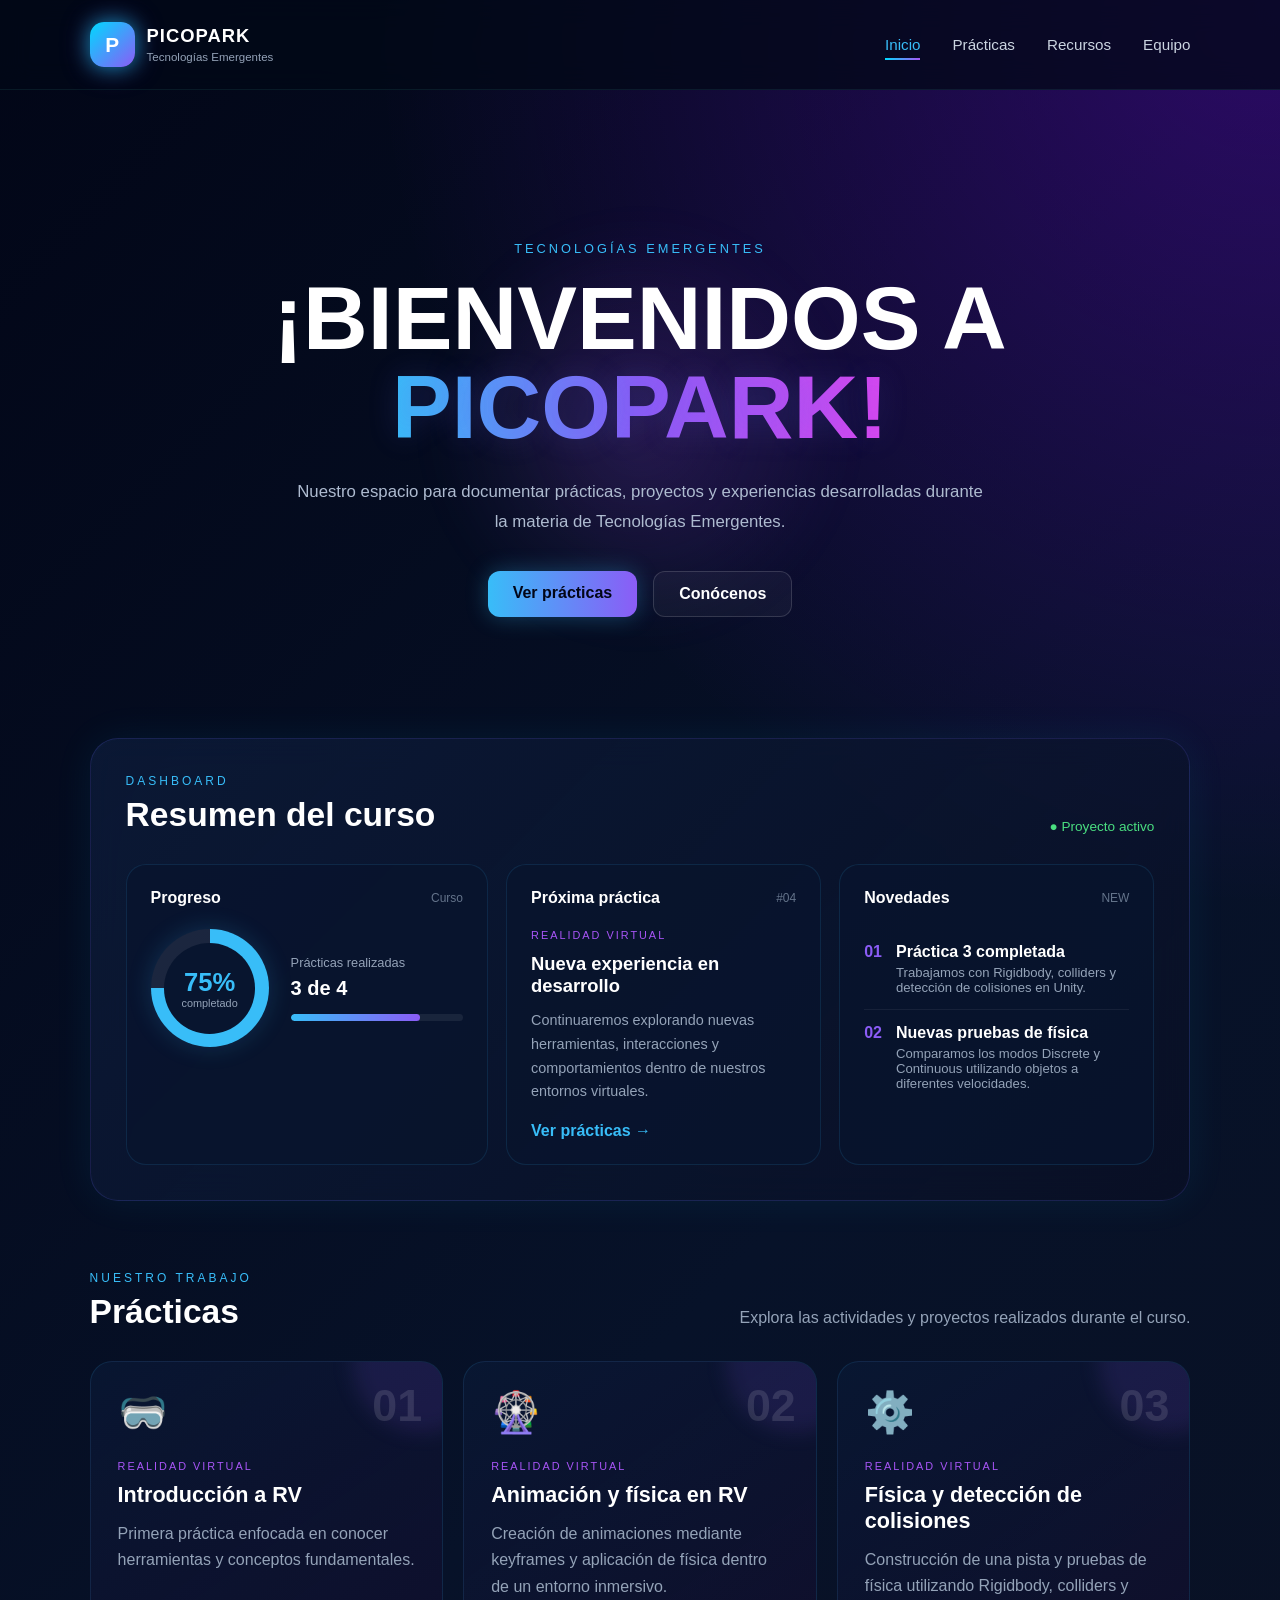
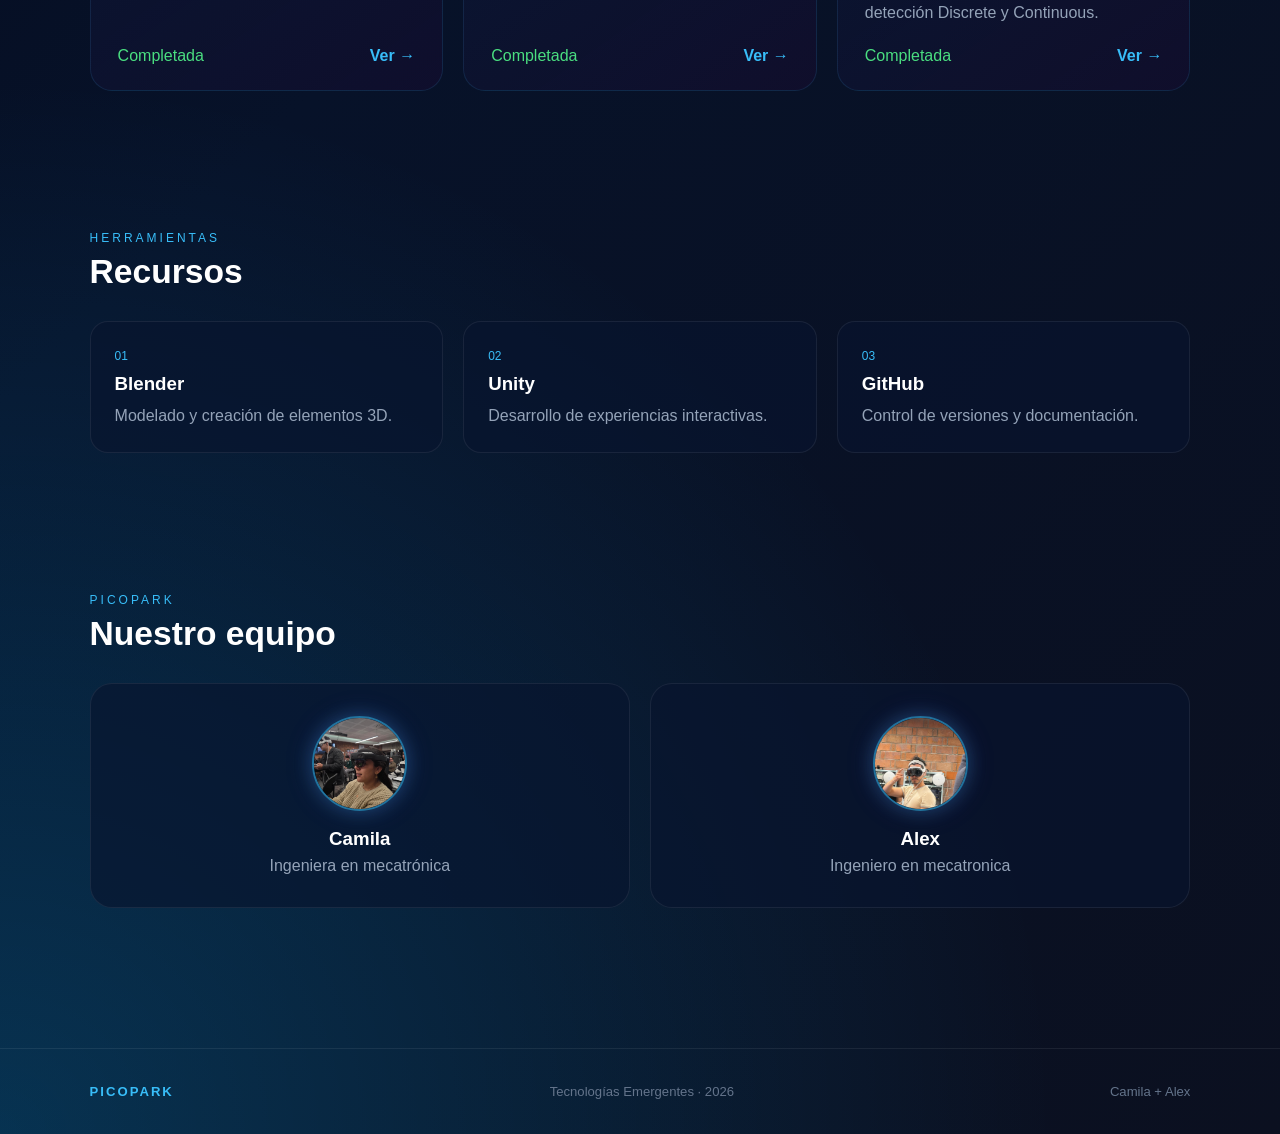
==== commit 675c44da: "cambios de la p3" ====
--- a/index.html
+++ b/index.html
@@ -110,11 +110,12 @@
 
                     <div class="progress-content">
 
-                        <div class="progress-circle">
+                        <div class="progress-circle"
+                            style="background: conic-gradient(#38bdf8 0 75%, rgba(255,255,255,0.08) 75% 100%);">
 
                             <div class="progress-circle-inner">
 
-                                <strong>50%</strong>
+                                <strong>75%</strong>
 
                                 <span>
                                     completado
@@ -131,12 +132,14 @@
                             </p>
 
                             <h4>
-                                2 de 4
+                                3 de 4
                             </h4>
 
                             <div class="progress-bar">
 
-                                <div class="progress-fill"></div>
+                                <div class="progress-fill"
+                                    style="width: 75%;">
+                                </div>
 
                             </div>
 
@@ -155,7 +158,7 @@
                         <h3>Próxima práctica</h3>
 
                         <span>
-                            #03
+                            #04
                         </span>
 
                     </div>
@@ -169,9 +172,9 @@
                     </h4>
 
                     <p>
-                        Continuaremos explorando herramientas
-                        y técnicas para crear experiencias
-                        inmersivas e interactivas.
+                        Continuaremos explorando nuevas herramientas,
+                        interacciones y comportamientos dentro de
+                        nuestros entornos virtuales.
                     </p>
 
                     <a href="#practicas">
@@ -194,6 +197,7 @@
 
                     </div>
 
+
                     <div class="news-item">
 
                         <span class="news-number">
@@ -203,17 +207,18 @@
                         <div>
 
                             <h4>
-                                Práctica 2 completada
+                                Práctica 3 completada
                             </h4>
 
                             <p>
-                                Creamos animaciones con keyframes
-                                y aplicamos física dentro de Unity.
+                                Trabajamos con Rigidbody, colliders
+                                y detección de colisiones en Unity.
                             </p>
 
                         </div>
 
                     </div>
+
 
                     <div class="news-item">
 
@@ -224,12 +229,12 @@
                         <div>
 
                             <h4>
-                                PICOPARK sigue creciendo
+                                Nuevas pruebas de física
                             </h4>
 
                             <p>
-                                Nuestro parque virtual ahora cuenta
-                                con objetos animados e interacción física.
+                                Comparamos los modos Discrete y Continuous
+                                utilizando objetos a diferentes velocidades.
                             </p>
 
                         </div>
@@ -352,35 +357,39 @@
 
 
                 <!-- PRACTICA 3 -->
-                <article class="practice-card locked">
+                <article class="practice-card">
 
                     <div class="practice-number">
                         03
                     </div>
 
                     <div class="practice-icon">
-                        ✨
+                        ⚙️
                     </div>
 
                     <p class="practice-tag">
-                        PRÓXIMAMENTE
-                    </p>
-
-                    <h3>
-                        Nueva práctica
-                    </h3>
-
-                    <p>
-                        Esta sección será actualizada
-                        conforme avancemos durante
-                        el curso.
+                        REALIDAD VIRTUAL
+                    </p>
+
+                    <h3>
+                        Física y detección de colisiones
+                    </h3>
+
+                    <p>
+                        Construcción de una pista y pruebas
+                        de física utilizando Rigidbody,
+                        colliders y detección Discrete y Continuous.
                     </p>
 
                     <div class="practice-footer">
 
-                        <span>
-                            Pendiente
-                        </span>
+                        <span class="completed">
+                            Completada
+                        </span>
+
+                        <a href="practicas/practica3.html">
+                            Ver →
+                        </a>
 
                     </div>
 
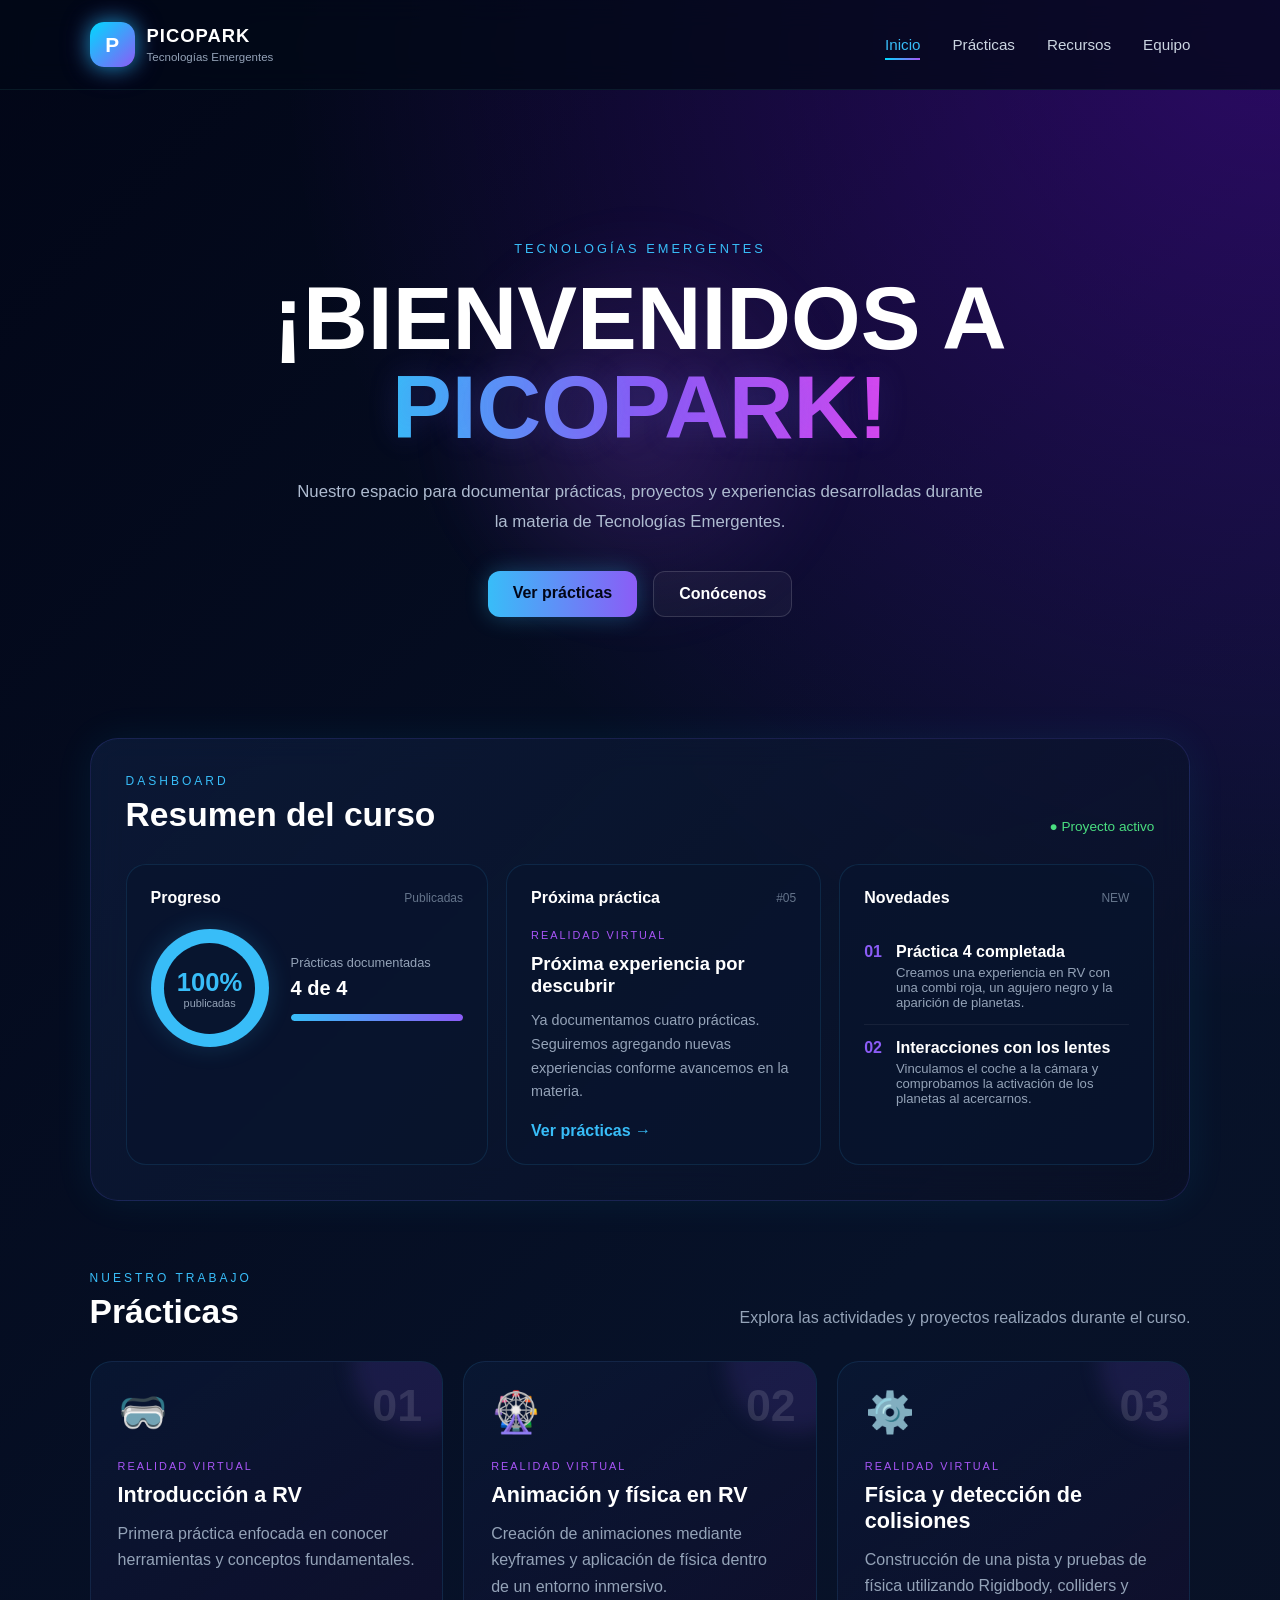
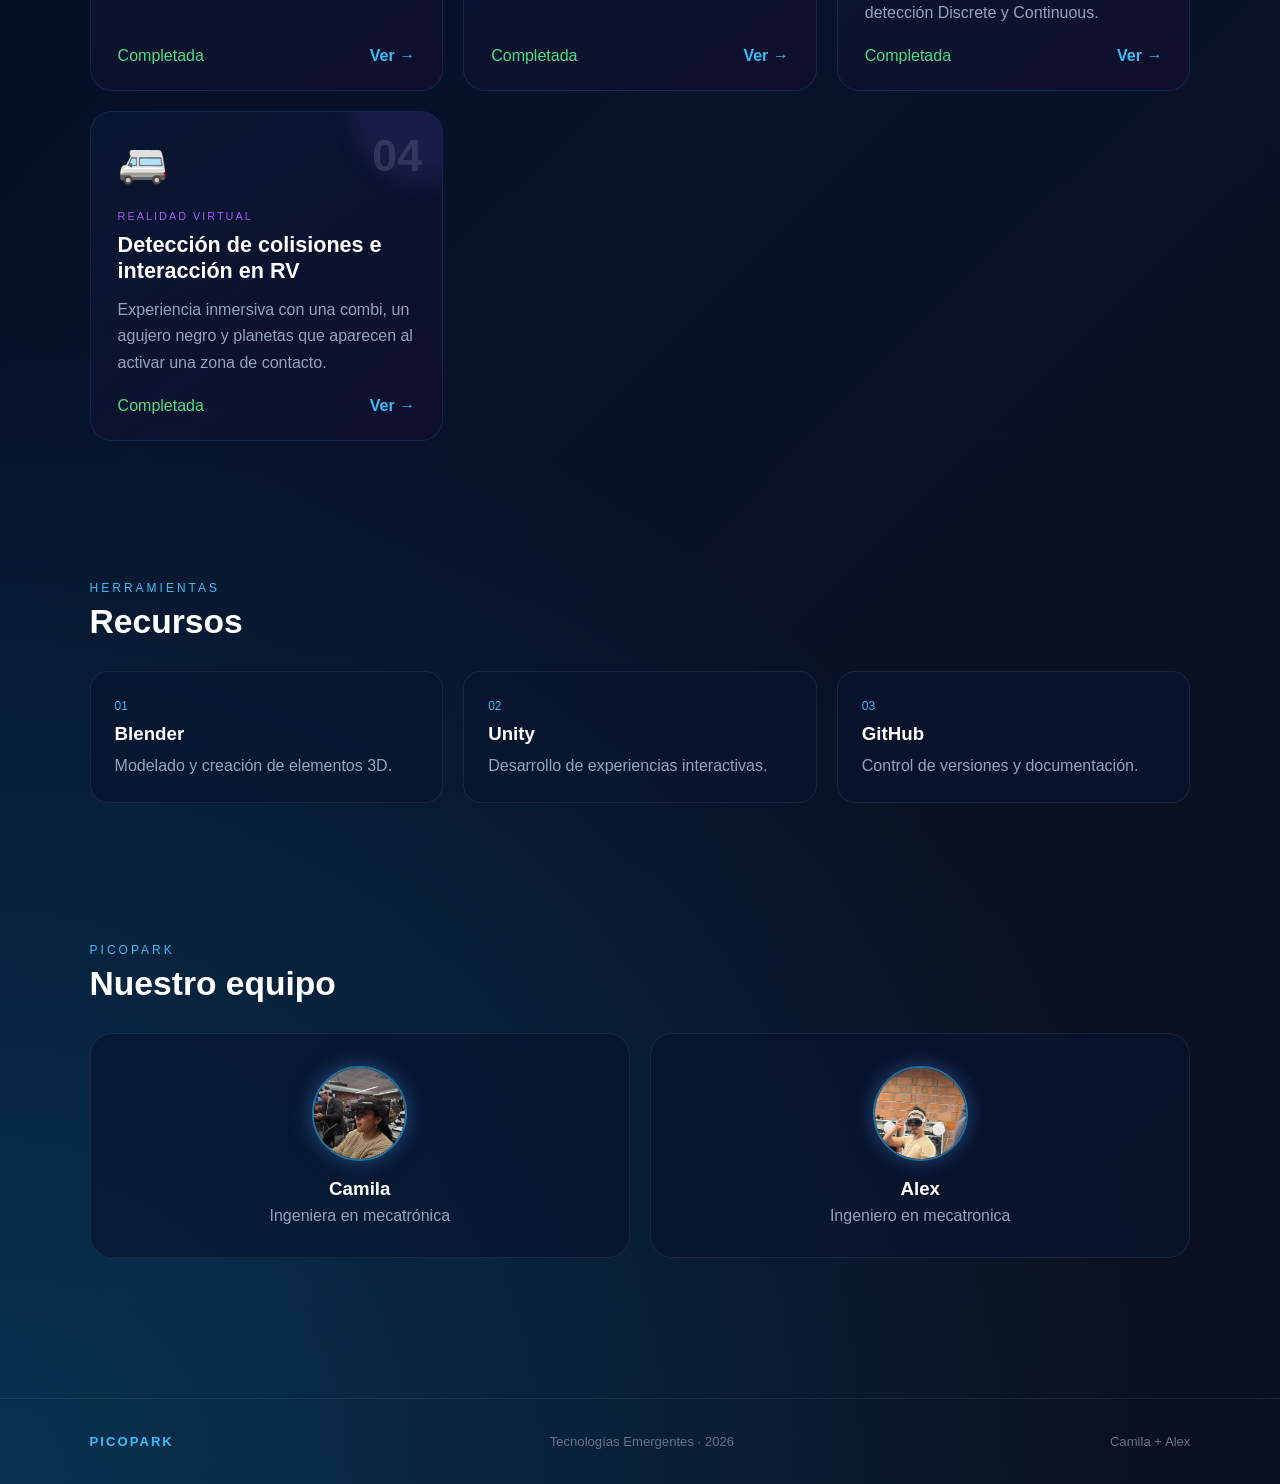
==== commit ce2adb2c: "p4 y actualizacion de index" ====
--- a/index.html
+++ b/index.html
@@ -103,7 +103,7 @@
                         <h3>Progreso</h3>
 
                         <span>
-                            Curso
+                            Publicadas
                         </span>
 
                     </div>
@@ -111,14 +111,14 @@
                     <div class="progress-content">
 
                         <div class="progress-circle"
-                            style="background: conic-gradient(#38bdf8 0 75%, rgba(255,255,255,0.08) 75% 100%);">
+                            style="background: conic-gradient(#38bdf8 0 100%, rgba(255,255,255,0.08) 100% 100%);">
 
                             <div class="progress-circle-inner">
 
-                                <strong>75%</strong>
+                                <strong>100%</strong>
 
                                 <span>
-                                    completado
+                                    publicadas
                                 </span>
 
                             </div>
@@ -128,17 +128,17 @@
                         <div class="progress-info">
 
                             <p>
-                                Prácticas realizadas
+                                Prácticas documentadas
                             </p>
 
                             <h4>
-                                3 de 4
+                                4 de 4
                             </h4>
 
                             <div class="progress-bar">
 
                                 <div class="progress-fill"
-                                    style="width: 75%;">
+                                    style="width: 100%;">
                                 </div>
 
                             </div>
@@ -158,7 +158,7 @@
                         <h3>Próxima práctica</h3>
 
                         <span>
-                            #04
+                            #05
                         </span>
 
                     </div>
@@ -168,13 +168,13 @@
                     </p>
 
                     <h4>
-                        Nueva experiencia en desarrollo
+                        Próxima experiencia por descubrir
                     </h4>
 
                     <p>
-                        Continuaremos explorando nuevas herramientas,
-                        interacciones y comportamientos dentro de
-                        nuestros entornos virtuales.
+                        Ya documentamos cuatro prácticas. Seguiremos
+                        agregando nuevas experiencias conforme avancemos
+                        en la materia.
                     </p>
 
                     <a href="#practicas">
@@ -182,63 +182,34 @@
                     </a>
 
                 </article>
-
-
                 <!-- NOVEDADES -->
                 <article class="card news-card">
 
                     <div class="card-title">
-
                         <h3>Novedades</h3>
-
-                        <span>
-                            NEW
-                        </span>
-
-                    </div>
-
+                        <span>NEW</span>
+                    </div>
 
                     <div class="news-item">
-
-                        <span class="news-number">
-                            01
-                        </span>
-
+                        <span class="news-number">01</span>
                         <div>
-
-                            <h4>
-                                Práctica 3 completada
-                            </h4>
-
+                            <h4>Práctica 4 completada</h4>
                             <p>
-                                Trabajamos con Rigidbody, colliders
-                                y detección de colisiones en Unity.
+                                Creamos una experiencia en RV con una combi roja,
+                                un agujero negro y la aparición de planetas.
                             </p>
-
                         </div>
-
-                    </div>
-
+                    </div>
 
                     <div class="news-item">
-
-                        <span class="news-number">
-                            02
-                        </span>
-
+                        <span class="news-number">02</span>
                         <div>
-
-                            <h4>
-                                Nuevas pruebas de física
-                            </h4>
-
+                            <h4>Interacciones con los lentes</h4>
                             <p>
-                                Comparamos los modos Discrete y Continuous
-                                utilizando objetos a diferentes velocidades.
+                                Vinculamos el coche a la cámara y comprobamos
+                                la activación de los planetas al acercarnos.
                             </p>
-
                         </div>
-
                     </div>
 
                 </article>
@@ -391,6 +362,42 @@
                             Ver →
                         </a>
 
+                    </div>
+
+                </article>
+
+                <!-- PRACTICA 4 -->
+                <article class="practice-card">
+
+                    <div class="practice-number">
+                        04
+                    </div>
+
+                    <div class="practice-icon">
+                        🚐
+                    </div>
+
+                    <p class="practice-tag">
+                        REALIDAD VIRTUAL
+                    </p>
+
+                    <h3>
+                        Detección de colisiones e interacción en RV
+                    </h3>
+
+                    <p>
+                        Experiencia inmersiva con una combi, un agujero negro
+                        y planetas que aparecen al activar una zona de contacto.
+                    </p>
+
+                    <div class="practice-footer">
+                        <span class="completed">
+                            Completada
+                        </span>
+
+                        <a href="practicas/practica4.html">
+                            Ver →
+                        </a>
                     </div>
 
                 </article>
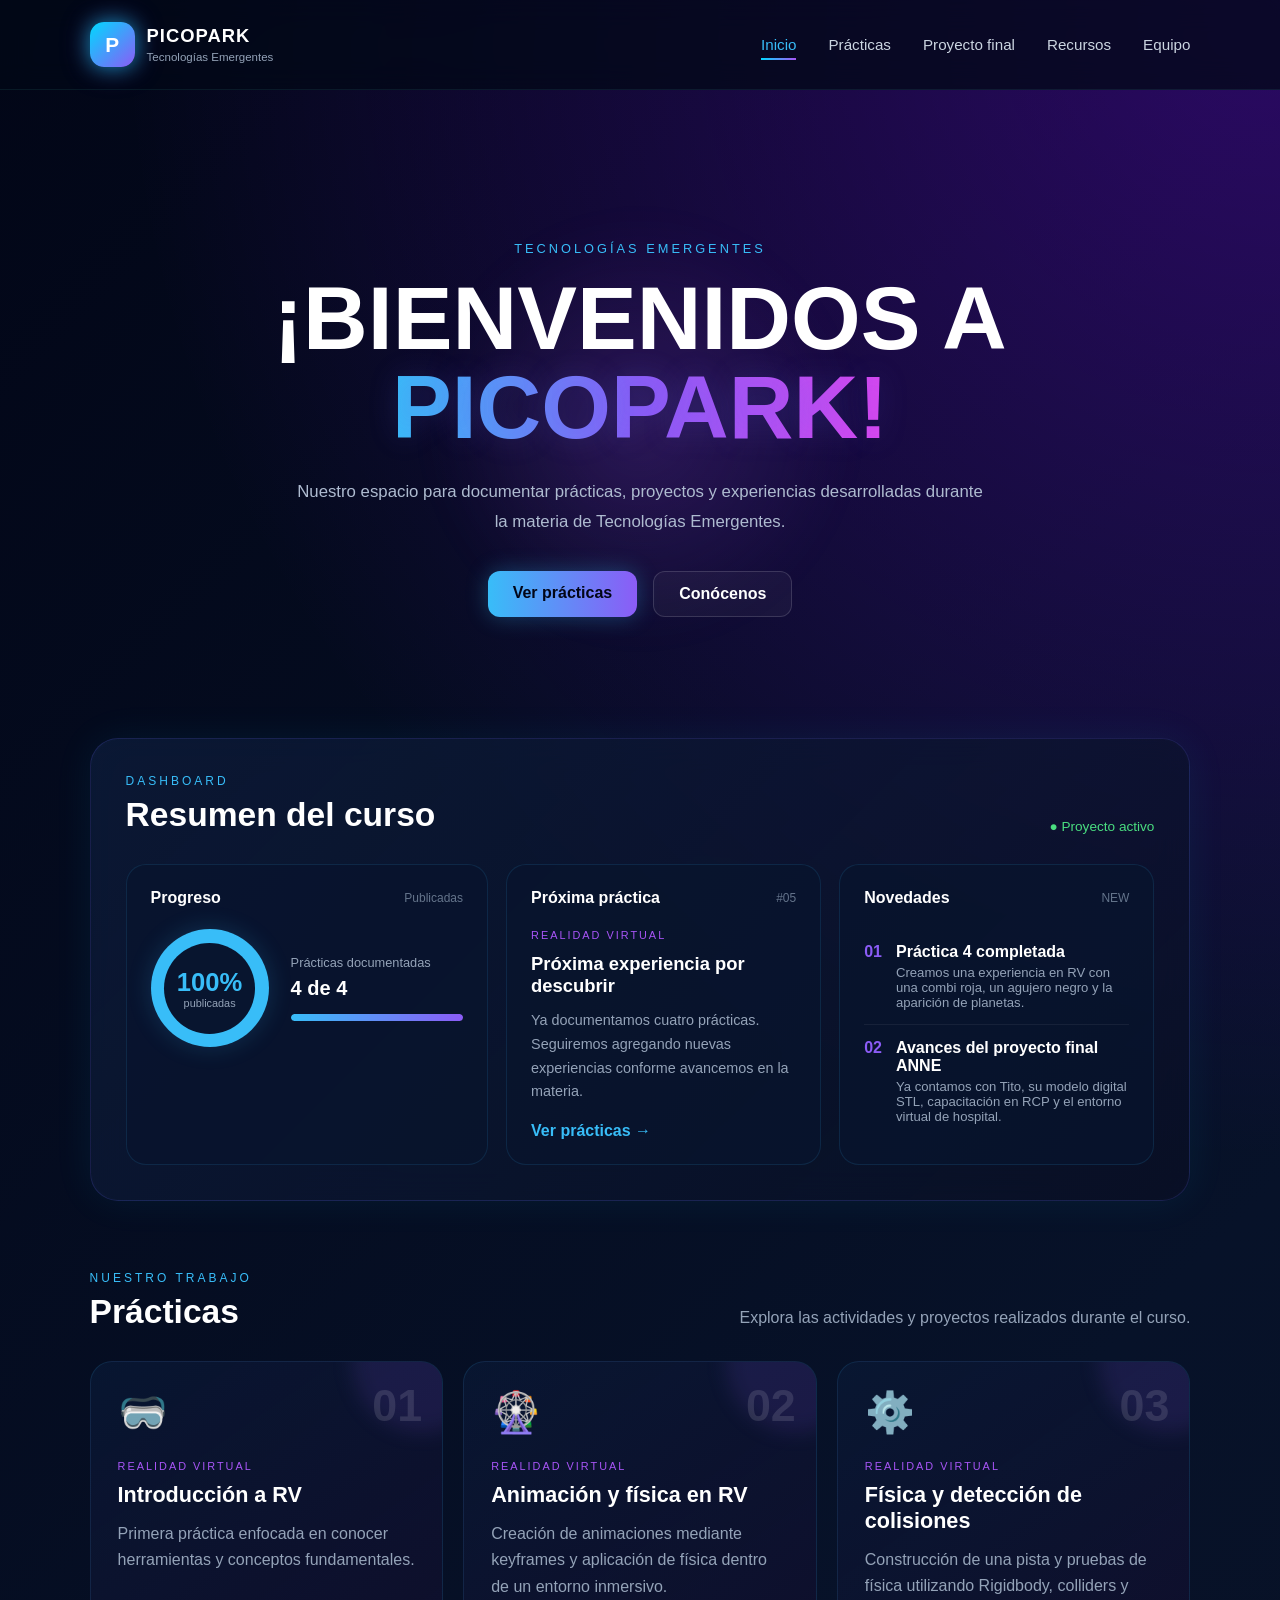
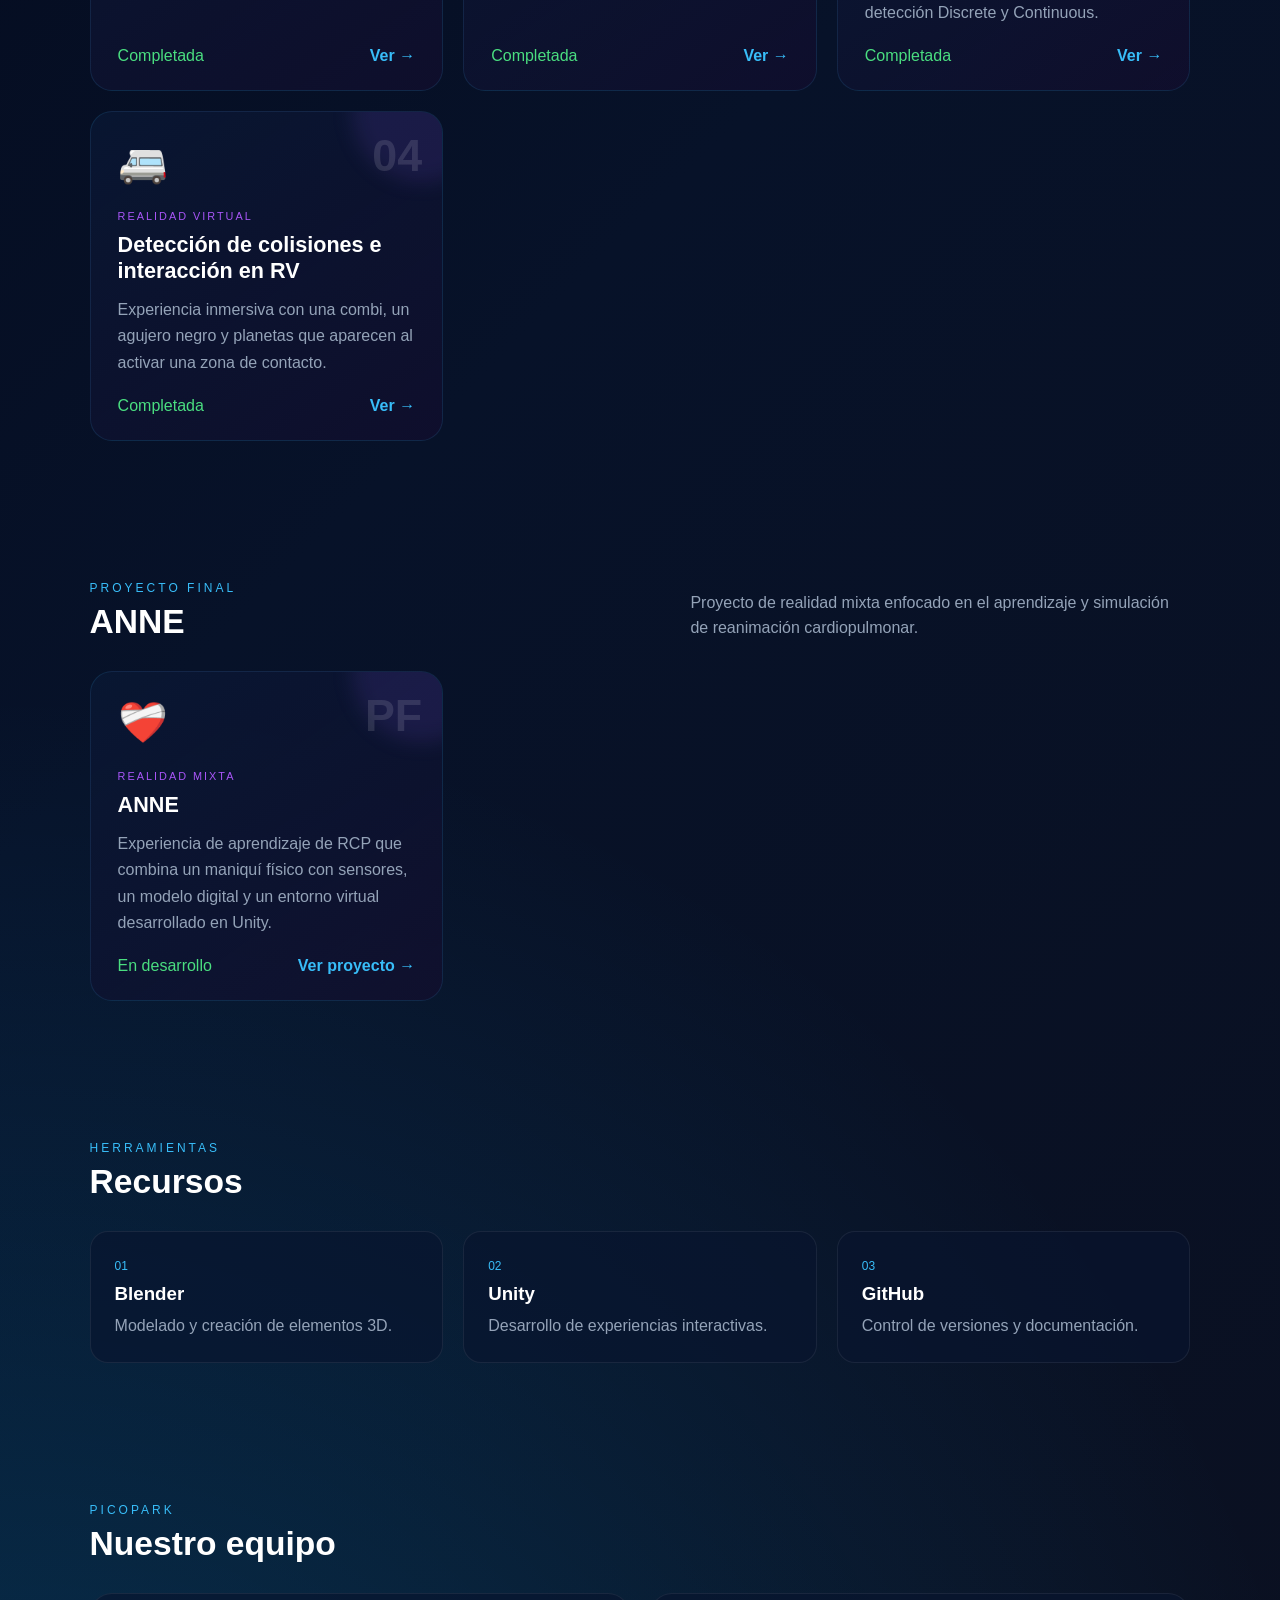
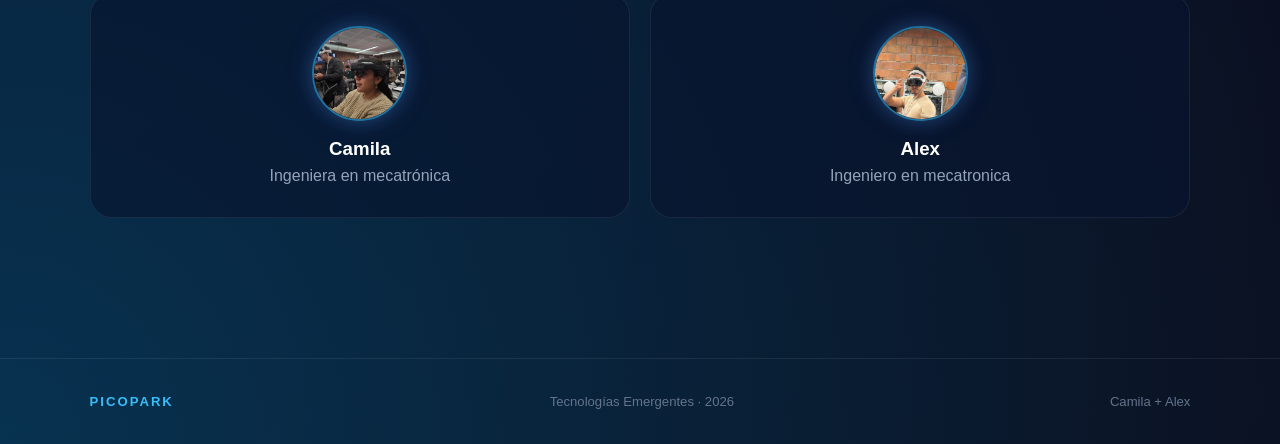
==== commit 681bdefe: "index" ====
--- a/index.html
+++ b/index.html
@@ -26,6 +26,7 @@
         <nav class="nav-links">
             <a href="#inicio" class="active">Inicio</a>
             <a href="#practicas">Prácticas</a>
+            <a href="#proyecto-final">Proyecto final</a>
             <a href="#recursos">Recursos</a>
             <a href="#equipo">Equipo</a>
         </nav>
@@ -204,10 +205,10 @@
                     <div class="news-item">
                         <span class="news-number">02</span>
                         <div>
-                            <h4>Interacciones con los lentes</h4>
+                            <h4>Avances del proyecto final ANNE</h4>
                             <p>
-                                Vinculamos el coche a la cámara y comprobamos
-                                la activación de los planetas al acercarnos.
+                                Ya contamos con Tito, su modelo digital STL,
+                                capacitación en RCP y el entorno virtual de hospital.
                             </p>
                         </div>
                     </div>
@@ -398,6 +399,77 @@
                         <a href="practicas/practica4.html">
                             Ver →
                         </a>
+                    </div>
+
+                </article>
+
+            </div>
+
+        </section>
+
+
+
+        <!-- PROYECTO FINAL -->
+        <section class="practices-section" id="proyecto-final">
+
+            <div class="section-heading">
+
+                <div>
+
+                    <p class="section-label">
+                        PROYECTO FINAL
+                    </p>
+
+                    <h2>
+                        ANNE
+                    </h2>
+
+                </div>
+
+                <p>
+                    Proyecto de realidad mixta enfocado en el aprendizaje
+                    y simulación de reanimación cardiopulmonar.
+                </p>
+
+            </div>
+
+
+            <div class="practices-grid">
+
+                <article class="practice-card">
+
+                    <div class="practice-number">
+                        PF
+                    </div>
+
+                    <div class="practice-icon">
+                        ❤️‍🩹
+                    </div>
+
+                    <p class="practice-tag">
+                        REALIDAD MIXTA
+                    </p>
+
+                    <h3>
+                        ANNE
+                    </h3>
+
+                    <p>
+                        Experiencia de aprendizaje de RCP que combina
+                        un maniquí físico con sensores, un modelo digital
+                        y un entorno virtual desarrollado en Unity.
+                    </p>
+
+                    <div class="practice-footer">
+
+                        <span class="completed">
+                            En desarrollo
+                        </span>
+
+                        <a href="practicas/proyecto.html">
+                            Ver proyecto →
+                        </a>
+
                     </div>
 
                 </article>
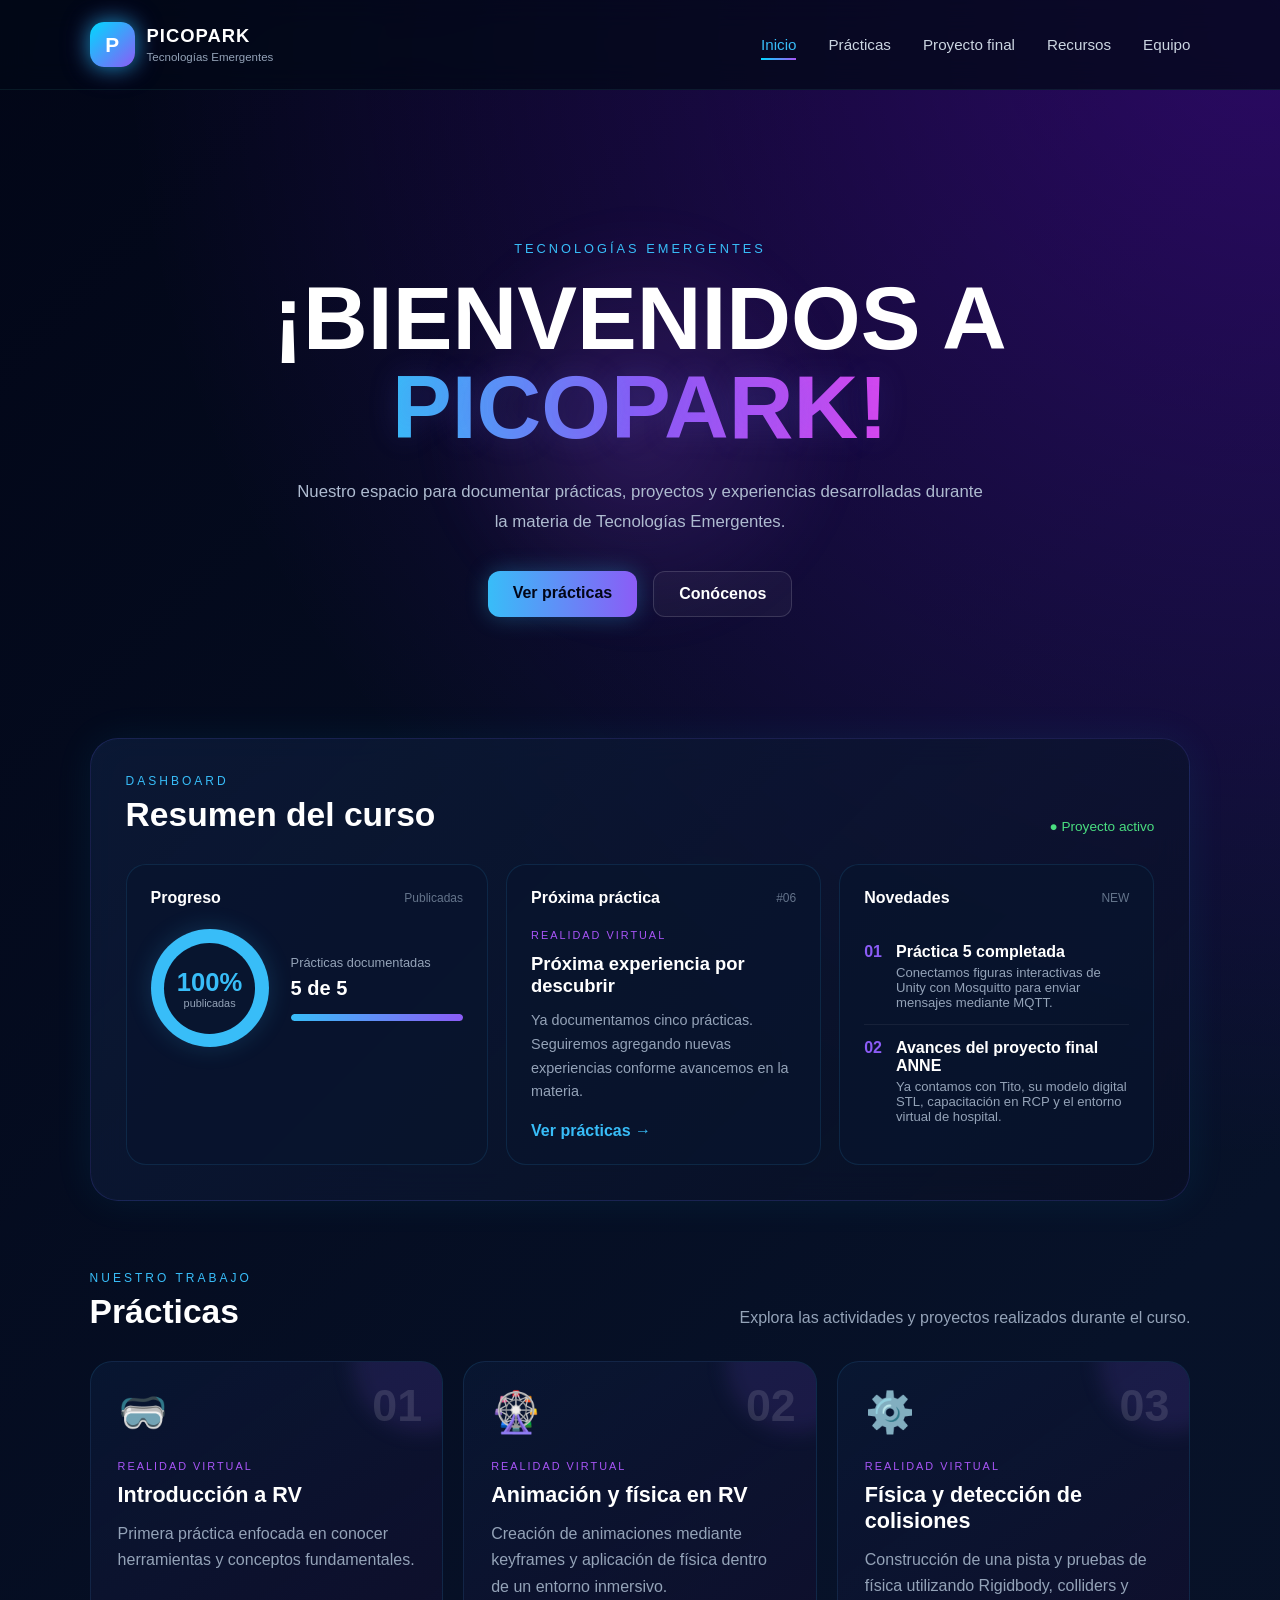
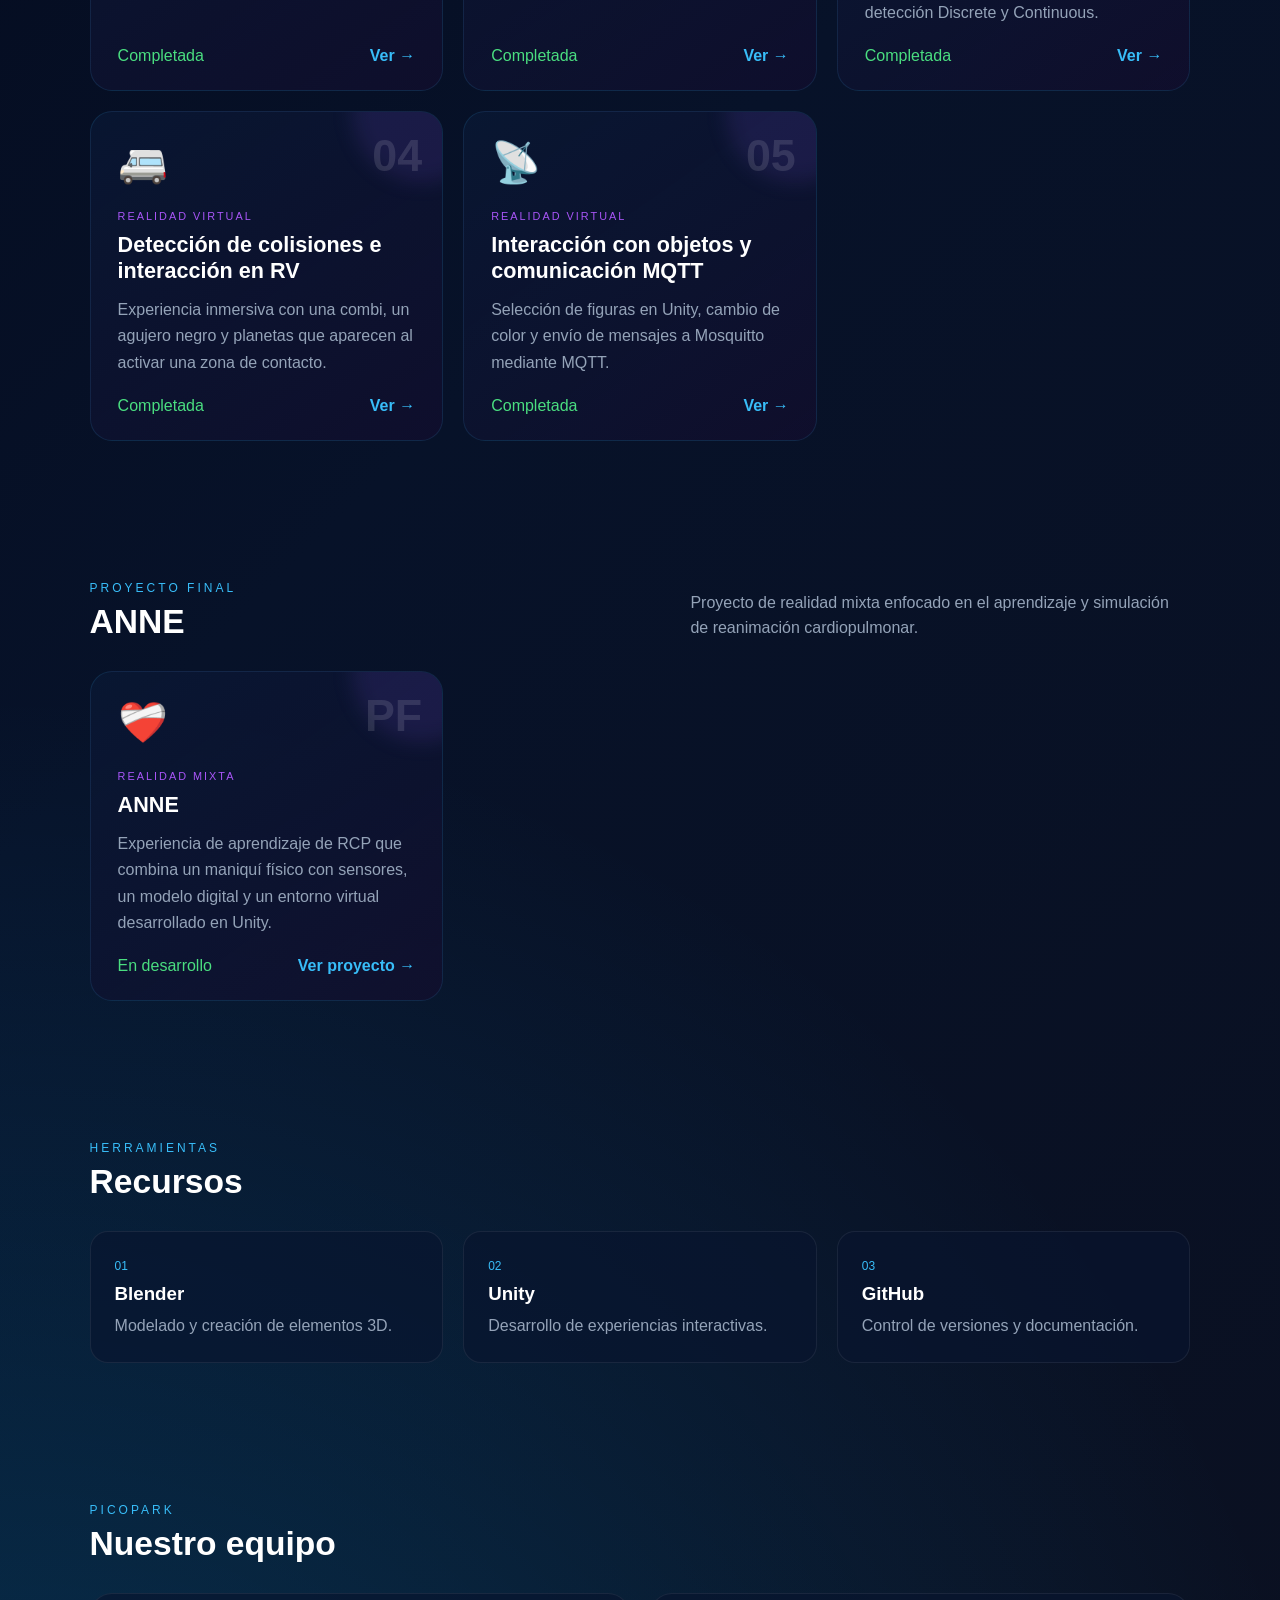
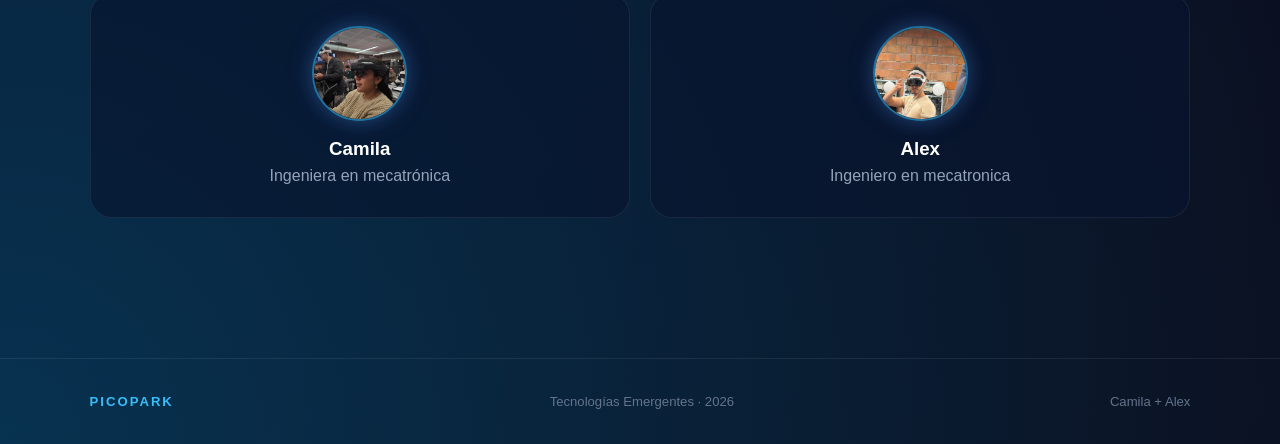
==== commit ef4abb63: "practica 5" ====
--- a/index.html
+++ b/index.html
@@ -133,7 +133,7 @@
                             </p>
 
                             <h4>
-                                4 de 4
+                                5 de 5
                             </h4>
 
                             <div class="progress-bar">
@@ -159,7 +159,7 @@
                         <h3>Próxima práctica</h3>
 
                         <span>
-                            #05
+                            #06
                         </span>
 
                     </div>
@@ -173,7 +173,7 @@
                     </h4>
 
                     <p>
-                        Ya documentamos cuatro prácticas. Seguiremos
+                        Ya documentamos cinco prácticas. Seguiremos
                         agregando nuevas experiencias conforme avancemos
                         en la materia.
                     </p>
@@ -194,10 +194,10 @@
                     <div class="news-item">
                         <span class="news-number">01</span>
                         <div>
-                            <h4>Práctica 4 completada</h4>
+                            <h4>Práctica 5 completada</h4>
                             <p>
-                                Creamos una experiencia en RV con una combi roja,
-                                un agujero negro y la aparición de planetas.
+                                Conectamos figuras interactivas de Unity con Mosquitto
+                                para enviar mensajes mediante MQTT.
                             </p>
                         </div>
                     </div>
@@ -403,6 +403,43 @@
 
                 </article>
 
+
+                <!-- PRACTICA 5 -->
+                <article class="practice-card">
+
+                    <div class="practice-number">
+                        05
+                    </div>
+
+                    <div class="practice-icon">
+                        📡
+                    </div>
+
+                    <p class="practice-tag">
+                        REALIDAD VIRTUAL
+                    </p>
+
+                    <h3>
+                        Interacción con objetos y comunicación MQTT
+                    </h3>
+
+                    <p>
+                        Selección de figuras en Unity, cambio de color
+                        y envío de mensajes a Mosquitto mediante MQTT.
+                    </p>
+
+                    <div class="practice-footer">
+                        <span class="completed">
+                            Completada
+                        </span>
+
+                        <a href="practicas/practica5.html">
+                            Ver →
+                        </a>
+                    </div>
+
+                </article>
+
             </div>
 
         </section>
